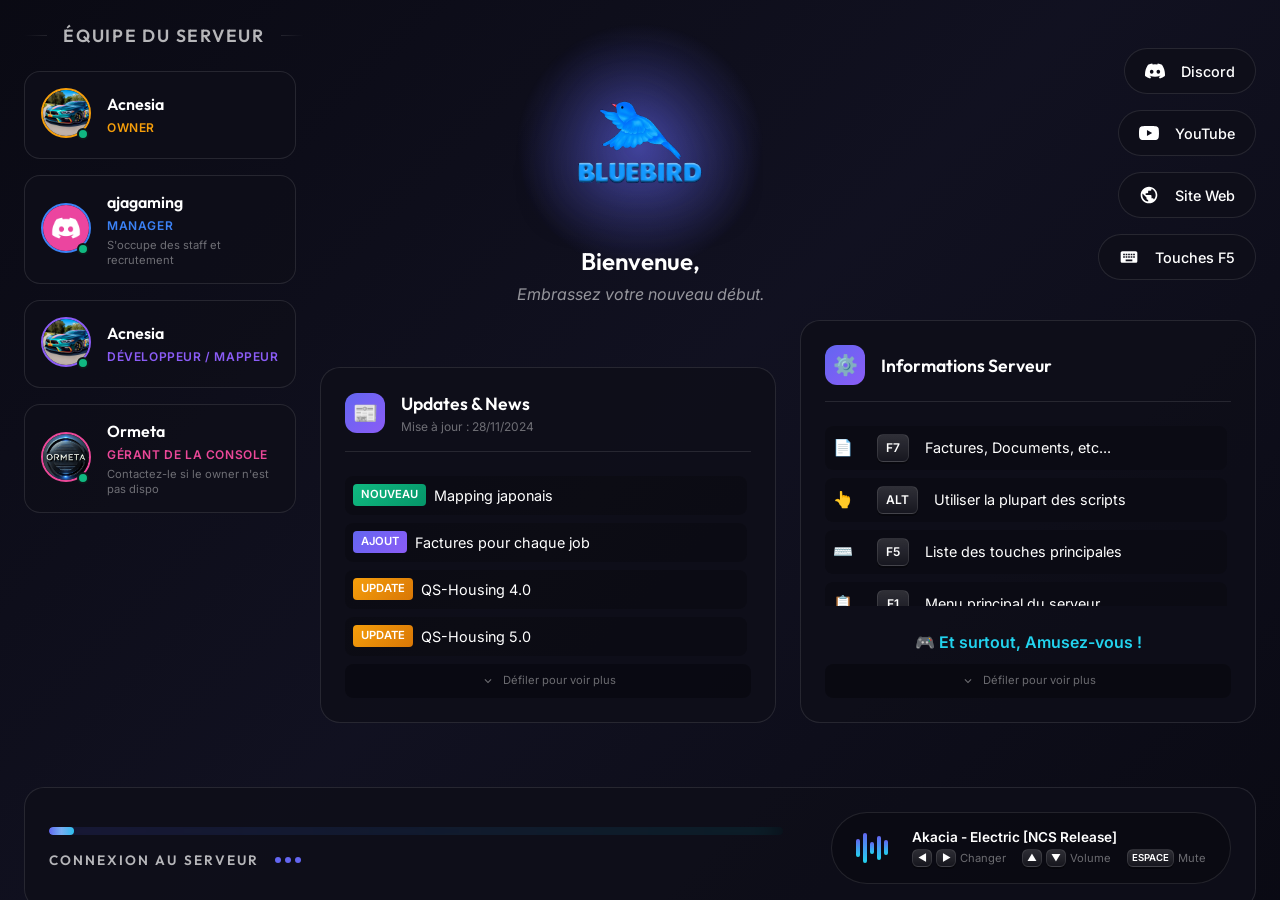
==== index.html @ 75067190 "Initial commit" ====
<!DOCTYPE html>
<html lang="fr">

<head>
    <meta charset="UTF-8">
    <meta name="viewport" content="width=device-width, initial-scale=1.0">
    <title>Chargement du Serveur</title>
    <link rel="stylesheet" href="css/style.css">
    <link rel="preconnect" href="https://fonts.googleapis.com">
    <link rel="preconnect" href="https://fonts.gstatic.com" crossorigin>
    <link
        href="https://fonts.googleapis.com/css2?family=Inter:wght@300;400;500;600;700;800&family=Outfit:wght@300;400;500;600;700&display=swap"
        rel="stylesheet">
</head>

<body class="noselect">
    <!-- Animated Background Particles -->
    <div class="particles-container" id="particles"></div>

    <!-- Video/Image Background Container -->
    <div class="video-background" id="bgContainer">
        <div class="video-overlay"></div>
    </div>

    <!-- Main Container -->
    <div class="main-container">
        <!-- Header Section -->
        <header class="header-section">
            <!-- Logo -->
            <div class="logo-container">
                <img src="logo/logo.png" alt="Logo" class="logo">
                <div class="logo-glow"></div>
            </div>

            <!-- Welcome Message -->
            <div class="welcome-section">
                <p class="welcome-text">
                    Bienvenue, <span class="player-name" id="playerName"></span>
                </p>
                <p class="welcome-phrase" id="welcomeDisplay"></p>
            </div>
        </header>

        <!-- Social Links -->
        <div class="social-links">
            <a href="#" class="social-btn discord"
                onclick="window.invokeNative('openUrl', 'https://discord.gg/QYhRz2WV8Y'); return false;">
                <svg viewBox="0 0 24 24" fill="currentColor">
                    <path
                        d="M20.317 4.37a19.791 19.791 0 0 0-4.885-1.515.074.074 0 0 0-.079.037c-.21.375-.444.864-.608 1.25a18.27 18.27 0 0 0-5.487 0 12.64 12.64 0 0 0-.617-1.25.077.077 0 0 0-.079-.037A19.736 19.736 0 0 0 3.677 4.37a.07.07 0 0 0-.032.027C.533 9.046-.32 13.58.099 18.057a.082.082 0 0 0 .031.057 19.9 19.9 0 0 0 5.993 3.03.078.078 0 0 0 .084-.028 14.09 14.09 0 0 0 1.226-1.994.076.076 0 0 0-.041-.106 13.107 13.107 0 0 1-1.872-.892.077.077 0 0 1-.008-.128 10.2 10.2 0 0 0 .372-.292.074.074 0 0 1 .077-.01c3.928 1.793 8.18 1.793 12.062 0a.074.074 0 0 1 .078.01c.12.098.246.198.373.292a.077.077 0 0 1-.006.127 12.299 12.299 0 0 1-1.873.892.077.077 0 0 0-.041.107c.36.698.772 1.362 1.225 1.993a.076.076 0 0 0 .084.028 19.839 19.839 0 0 0 6.002-3.03.077.077 0 0 0 .032-.054c.5-5.177-.838-9.674-3.549-13.66a.061.061 0 0 0-.031-.03zM8.02 15.33c-1.183 0-2.157-1.085-2.157-2.419 0-1.333.956-2.419 2.157-2.419 1.21 0 2.176 1.096 2.157 2.42 0 1.333-.956 2.418-2.157 2.418zm7.975 0c-1.183 0-2.157-1.085-2.157-2.419 0-1.333.955-2.419 2.157-2.419 1.21 0 2.176 1.096 2.157 2.42 0 1.333-.946 2.418-2.157 2.418z" />
                </svg>
                <span>Discord</span>
            </a>
            <a href="#" class="social-btn youtube"
                onclick="window.invokeNative('openUrl', 'https://www.youtube.com/@thanatos2784'); return false;">
                <svg viewBox="0 0 24 24" fill="currentColor">
                    <path
                        d="M23.498 6.186a3.016 3.016 0 0 0-2.122-2.136C19.505 3.545 12 3.545 12 3.545s-7.505 0-9.377.505A3.017 3.017 0 0 0 .502 6.186C0 8.07 0 12 0 12s0 3.93.502 5.814a3.016 3.016 0 0 0 2.122 2.136c1.871.505 9.376.505 9.376.505s7.505 0 9.377-.505a3.015 3.015 0 0 0 2.122-2.136C24 15.93 24 12 24 12s0-3.93-.502-5.814zM9.545 15.568V8.432L15.818 12l-6.273 3.568z" />
                </svg>
                <span>YouTube</span>
            </a>
            <a href="#" class="social-btn website"
                onclick="window.invokeNative('openUrl', 'https://www.google.com/'); return false;">
                <svg viewBox="0 0 24 24" fill="currentColor">
                    <path
                        d="M12 2C6.48 2 2 6.48 2 12s4.48 10 10 10 10-4.48 10-10S17.52 2 12 2zm-1 17.93c-3.95-.49-7-3.85-7-7.93 0-.62.08-1.21.21-1.79L9 15v1c0 1.1.9 2 2 2v1.93zm6.9-2.54c-.26-.81-1-1.39-1.9-1.39h-1v-3c0-.55-.45-1-1-1H8v-2h2c.55 0 1-.45 1-1V7h2c1.1 0 2-.9 2-2v-.41c2.93 1.19 5 4.06 5 7.41 0 2.08-.8 3.97-2.1 5.39z" />
                </svg>
                <span>Site Web</span>
            </a>
            <a href="#" class="social-btn keybinds" id="openKeybindsBtn" onclick="toggleKeybinds(true); return false;">
                <svg viewBox="0 0 24 24" fill="currentColor">
                    <path
                        d="M20 5H4c-1.1 0-1.99.9-1.99 2L2 17c0 1.1.9 2 2 2h16c1.1 0 2-.9 2-2V7c0-1.1-.9-2-2-2zm-9 3h2v2h-2V8zm0 3h2v2h-2v-2zM8 8h2v2H8V8zm0 3h2v2H8v-2zm-1 2H5v-2h2v2zm0-3H5V8h2v2zm9 7H8v-2h8v2zm0-4h-2v-2h2v2zm0-3h-2V8h2v2zm3 3h-2v-2h2v2zm0-3h-2V8h2v2z" />
                </svg>
                <span>Touches F5</span>
            </a>
        </div>

        <!-- Staff Section -->
        <div class="staff-section">
            <div class="section-header">
                <div class="header-line"></div>
                <h2>Équipe du Serveur</h2>
                <div class="header-line"></div>
            </div>
            <div class="staff-grid" id="staffGrid">
                <div class="staff-card owner">
                    <div class="staff-avatar">
                        <img src="img/acnesia.png" alt="Acnesia">
                        <div class="status-indicator online"></div>
                    </div>
                    <div class="staff-info">
                        <h3>Acnesia</h3>
                        <span class="staff-role">Owner</span>
                    </div>
                </div>
                <div class="staff-card manager">
                    <div class="staff-avatar">
                        <img src="img/luc.png" alt="ajagaming">
                        <div class="status-indicator online"></div>
                    </div>
                    <div class="staff-info">
                        <h3>ajagaming</h3>
                        <span class="staff-role">Manager</span>
                        <p class="staff-desc">S'occupe des staff et recrutement</p>
                    </div>
                </div>
                <div class="staff-card developer">
                    <div class="staff-avatar">
                        <img src="img/acnesia.png" alt="Acnesia">
                        <div class="status-indicator online"></div>
                    </div>
                    <div class="staff-info">
                        <h3>Acnesia</h3>
                        <span class="staff-role">Développeur / Mappeur</span>
                    </div>
                </div>
                <div class="staff-card admin">
                    <div class="staff-avatar">
                        <img src="img/ormeta.png" alt="Ormeta">
                        <div class="status-indicator online"></div>
                    </div>
                    <div class="staff-info">
                        <h3>Ormeta</h3>
                        <span class="staff-role">Gérant de la Console</span>
                        <p class="staff-desc">Contactez-le si le owner n'est pas dispo</p>
                    </div>
                </div>
            </div>
        </div>

        <!-- Info Cards Section -->
        <div class="info-section">
            <!-- News Card - Rendu dynamique depuis config.js -->
            <div class="info-card news-card" id="newsCard">
                <div class="card-header">
                    <div class="card-icon" id="newsIcon">📰</div>
                    <div class="card-title">
                        <h3 id="newsTitle">Updates & News</h3>
                        <span class="update-date" id="newsDate">Chargement...</span>
                    </div>
                </div>
                <div class="card-content">
                    <ul class="news-list scrollable-list" id="newsList">
                        <!-- Items générés dynamiquement -->
                    </ul>
                </div>
            </div>

            <!-- Server Info Card - Rendu dynamique depuis config.js -->
            <div class="info-card controls-card" id="serverInfoCard">
                <div class="card-header">
                    <div class="card-icon" id="serverInfoIcon">⚙️</div>
                    <div class="card-title">
                        <h3 id="serverInfoTitle">Informations Serveur</h3>
                    </div>
                </div>
                <div class="card-content">
                    <div class="keybind-list scrollable-list" id="serverInfoList">
                        <!-- Items générés dynamiquement -->
                    </div>
                    <p class="enjoy-text" id="serverInfoFooter">🎮 Et surtout, Amusez-vous !</p>
                </div>
            </div>
        </div>

        <!-- Info Detail Tooltip -->
        <div class="info-tooltip" id="infoTooltip">
            <div class="tooltip-arrow"></div>
            <div class="tooltip-content">
                <div class="tooltip-header-info">
                    <span class="tooltip-badge" id="tooltipBadge">Type</span>
                    <span class="tooltip-date-info" id="tooltipDateInfo"></span>
                </div>
                <h4 id="tooltipTitle">Titre</h4>
                <p id="tooltipDescription">Description détaillée...</p>
                <div class="tooltip-footer" id="tooltipFooter">
                    <span class="tooltip-author" id="tooltipAuthor"></span>
                </div>
            </div>
        </div>

        <!-- Loading Section -->
        <div class="loading-section">
            <div class="loading-progress">
                <div class="progress-bar">
                    <div class="progress-fill" id="progressFill"></div>
                    <div class="progress-glow"></div>
                </div>
                <div class="loading-status">
                    <span class="status-text" id="statusText">CONNEXION AU SERVEUR</span>
                    <div class="loading-dots">
                        <span></span>
                        <span></span>
                        <span></span>
                    </div>
                </div>
            </div>

            <!-- Music Player -->
            <div class="music-player">
                <div class="player-visualizer">
                    <div class="bar"></div>
                    <div class="bar"></div>
                    <div class="bar"></div>
                    <div class="bar"></div>
                    <div class="bar"></div>
                </div>
                <div class="player-info">
                    <div class="song-name" id="songname">Chargement...</div>
                    <div class="player-controls-hint">
                        <span><kbd>◄</kbd><kbd>►</kbd> Changer</span>
                        <span><kbd>▲</kbd><kbd>▼</kbd> Volume</span>
                        <span><kbd>ESPACE</kbd> <span id="muteText">Mute</span></span>
                    </div>
                </div>
            </div>
        </div>
    </div>

    <!-- Keybinds Section (SPA Tab) -->
    <div class="keybinds-section" id="keybindsSection" style="display: none;">
        <!-- Header -->
        <header class="page-header">
            <div class="header-content">
                <a href="#" class="back-btn" onclick="toggleKeybinds(false); return false;">
                    <svg viewBox="0 0 24 24" fill="currentColor">
                        <path d="M20 11H7.83l5.59-5.59L12 4l-8 8 8 8 1.41-1.41L7.83 13H20v-2z" />
                    </svg>
                    Retour
                </a>
                <div class="header-title">
                    <h1>⌨️ Touches du Serveur</h1>
                    <p>Survolez une touche pour voir sa fonction</p>
                </div>
                <div class="header-filters">
                    <button class="filter-btn active" data-category="all">Toutes</button>
                    <div id="categoryFilters"></div>
                </div>
            </div>
        </header>

        <!-- Keyboard Section with integrated numpad -->
        <section class="keyboard-section">
            <div class="keyboard-wrapper">
                <!-- Main Keyboard -->
                <div class="keyboard-container">
                    <!-- Function Keys Row -->
                    <div class="keyboard-row function-row">
                        <div class="key key-fn" data-key="Escape">ESC</div>
                        <div class="key-spacer"></div>
                        <div class="key key-fn" data-key="F1">F1</div>
                        <div class="key key-fn" data-key="F2">F2</div>
                        <div class="key key-fn" data-key="F3">F3</div>
                        <div class="key key-fn" data-key="F4">F4</div>
                        <div class="key-spacer-sm"></div>
                        <div class="key key-fn" data-key="F5">F5</div>
                        <div class="key key-fn" data-key="F6">F6</div>
                        <div class="key key-fn" data-key="F7">F7</div>
                        <div class="key key-fn" data-key="F8">F8</div>
                        <div class="key-spacer-sm"></div>
                        <div class="key key-fn" data-key="F9">F9</div>
                        <div class="key key-fn" data-key="F10">F10</div>
                        <div class="key key-fn" data-key="F11">F11</div>
                        <div class="key key-fn" data-key="F12">F12</div>
                    </div>

                    <!-- Number Row -->
                    <div class="keyboard-row">
                        <div class="key" data-key="`">~<br>`</div>
                        <div class="key" data-key="1">!<br>1</div>
                        <div class="key" data-key="2">@<br>2</div>
                        <div class="key" data-key="3">#<br>3</div>
                        <div class="key" data-key="4">$<br>4</div>
                        <div class="key" data-key="5">%<br>5</div>
                        <div class="key" data-key="6">^<br>6</div>
                        <div class="key" data-key="7">&amp;<br>7</div>
                        <div class="key" data-key="8">*<br>8</div>
                        <div class="key" data-key="9">(<br>9</div>
                        <div class="key" data-key="0">)<br>0</div>
                        <div class="key" data-key="-">_<br>-</div>
                        <div class="key" data-key="=">+<br>=</div>
                        <div class="key key-wide-2" data-key="Backspace">⌫ Retour</div>
                    </div>

                    <!-- QWERTY Row -->
                    <div class="keyboard-row">
                        <div class="key key-wide-1-5" data-key="Tab">Tab ⇥</div>
                        <div class="key" data-key="Q">Q</div>
                        <div class="key" data-key="W">W</div>
                        <div class="key" data-key="E">E</div>
                        <div class="key" data-key="R">R</div>
                        <div class="key" data-key="T">T</div>
                        <div class="key" data-key="Y">Y</div>
                        <div class="key" data-key="U">U</div>
                        <div class="key" data-key="I">I</div>
                        <div class="key" data-key="O">O</div>
                        <div class="key" data-key="P">P</div>
                        <div class="key" data-key="[">{<br>[</div>
                        <div class="key" data-key="]">}<br>]</div>
                        <div class="key key-wide-1-5" data-key="\">|<br>\</div>
                    </div>

                    <!-- ASDF Row -->
                    <div class="keyboard-row">
                        <div class="key key-wide-1-75" data-key="CapsLock">⇪ Caps</div>
                        <div class="key" data-key="A">A</div>
                        <div class="key" data-key="S">S</div>
                        <div class="key" data-key="D">D</div>
                        <div class="key" data-key="F">F</div>
                        <div class="key" data-key="G">G</div>
                        <div class="key" data-key="H">H</div>
                        <div class="key" data-key="J">J</div>
                        <div class="key" data-key="K">K</div>
                        <div class="key" data-key="L">L</div>
                        <div class="key" data-key=";">:<br>;</div>
                        <div class="key" data-key="'">"<br>'</div>
                        <div class="key key-wide-2-25" data-key="Enter">↵ Entrée</div>
                    </div>

                    <!-- ZXCV Row -->
                    <div class="keyboard-row">
                        <div class="key key-wide-2-25" data-key="Shift">⇧ Maj</div>
                        <div class="key" data-key="Z">Z</div>
                        <div class="key" data-key="X">X</div>
                        <div class="key" data-key="C">C</div>
                        <div class="key" data-key="V">V</div>
                        <div class="key" data-key="B">B</div>
                        <div class="key" data-key="N">N</div>
                        <div class="key" data-key="M">M</div>
                        <div class="key" data-key=",">&lt;<br>,</div>
                        <div class="key" data-key=".">&gt;<br>.</div>
                        <div class="key" data-key="/">?<br>/</div>
                        <div class="key key-wide-2-75" data-key="ShiftRight">⇧ Maj</div>
                    </div>

                    <!-- Bottom Row -->
                    <div class="keyboard-row">
                        <div class="key key-wide-1-25" data-key="Ctrl">Ctrl</div>
                        <div class="key key-wide-1-25" data-key="Win">⊞</div>
                        <div class="key key-wide-1-25" data-key="Alt">Alt</div>
                        <div class="key key-space" data-key="Space">Espace</div>
                        <div class="key key-wide-1-25" data-key="AltGr">Alt Gr</div>
                        <div class="key key-wide-1-25" data-key="Fn">Fn</div>
                        <div class="key key-wide-1-25" data-key="Menu">☰</div>
                        <div class="key key-wide-1-25" data-key="CtrlRight">Ctrl</div>
                    </div>
                </div>

                <!-- Side Section (Edit keys + Arrows) -->
                <div class="side-section">
                    <div class="edit-keys">
                        <div class="key key-sm" data-key="Insert">Ins</div>
                        <div class="key key-sm" data-key="Home">Début</div>
                        <div class="key key-sm" data-key="PageUp">Pg↑</div>
                        <div class="key key-sm" data-key="Delete">Suppr</div>
                        <div class="key key-sm" data-key="End">Fin</div>
                        <div class="key key-sm" data-key="PageDown">Pg↓</div>
                    </div>
                    <div class="arrow-keys">
                        <div class="arrow-row-top">
                            <div class="key key-arrow" data-key="ArrowUp">↑</div>
                        </div>
                        <div class="arrow-row-bottom">
                            <div class="key key-arrow" data-key="ArrowLeft">←</div>
                            <div class="key key-arrow" data-key="ArrowDown">↓</div>
                            <div class="key key-arrow" data-key="ArrowRight">→</div>
                        </div>
                    </div>
                </div>

                <!-- Numpad Section (Aligned) -->
                <div class="numpad-section">
                    <div class="numpad-row">
                        <div class="key key-numpad" data-key="NumLock">Num</div>
                        <div class="key key-numpad" data-key="NumDiv">/</div>
                        <div class="key key-numpad" data-key="NumMult">*</div>
                        <div class="key key-numpad" data-key="NumMinus">-</div>
                    </div>
                    <div class="numpad-row">
                        <div class="key key-numpad" data-key="Num7">7</div>
                        <div class="key key-numpad" data-key="Num8">8</div>
                        <div class="key key-numpad" data-key="Num9">9</div>
                        <div class="key key-numpad key-numpad-tall" data-key="NumPlus" style="grid-row: span 2;">+</div>
                    </div>
                    <div class="numpad-row">
                        <div class="key key-numpad" data-key="Num4">4</div>
                        <div class="key key-numpad" data-key="Num5">5</div>
                        <div class="key key-numpad" data-key="Num6">6</div>
                    </div>
                    <div class="numpad-row">
                        <div class="key key-numpad" data-key="Num1">1</div>
                        <div class="key key-numpad" data-key="Num2">2</div>
                        <div class="key key-numpad" data-key="Num3">3</div>
                        <div class="key key-numpad key-numpad-tall" data-key="NumEnter" style="grid-row: span 2;">↵</div>
                    </div>
                    <div class="numpad-row">
                        <div class="key key-numpad key-numpad-wide" data-key="Num0">0</div>
                        <div class="key key-numpad" data-key="NumDot">.</div>
                    </div>
                </div>
            </div>

            <!-- Loading Bar (same as main page) -->
            <div class="loading-bar-section">
                <div class="loading-progress-bar">
                    <div class="progress-bar">
                        <div class="progress-fill" id="keybindsProgressFill"></div>
                        <div class="progress-glow"></div>
                    </div>
                    <div class="loading-status">
                        <span class="status-text" id="keybindsStatusText">CHARGEMENT DES TOUCHES</span>
                        <div class="loading-dots">
                            <span></span>
                            <span></span>
                            <span></span>
                        </div>
                    </div>
                </div>

                <!-- Music Player Mini -->
                <div class="music-player-mini">
                    <div class="player-visualizer" id="keybindsPlayerVisualizer">
                        <div class="bar"></div>
                        <div class="bar"></div>
                        <div class="bar"></div>
                        <div class="bar"></div>
                        <div class="bar"></div>
                    </div>
                    <span class="song-name" id="keybindsSongname">Chargement...</span>
                    <div class="player-controls-mini">
                        <span><kbd>◄►</kbd></span>
                        <span><kbd>ESPACE</kbd> <span id="keybindsMuteText">Mute</span></span>
                    </div>
                </div>
            </div>
        </section>
    </div>

    <!-- Tooltip for hover (Only visible on key hover) -->
    <div class="key-tooltip" id="keyTooltip">
        <div class="tooltip-header">
            <span class="tooltip-icon" id="keyTooltipIcon">🎮</span>
            <span class="tooltip-name" id="keyTooltipName">Nom de la touche</span>
        </div>
        <p class="tooltip-desc" id="keyTooltipDesc">Description de la fonction</p>
        <div class="tooltip-category" id="keyTooltipCategory">Catégorie</div>
    </div>

    <!-- Audio -->
    <audio id="loading" src="song/song2.mp3" autoplay loop hidden></audio>

    <!-- Close Button (only for in-game testing mode) -->
    <button id="closeTestBtn" class="close-test-btn" style="display: none;" onclick="closeTestMode()">
        ✕ Quitter le Test
    </button>

    <script src="config.js"></script>
    <script src="script/main.js"></script>
</body>

</html>
---- css/style.css ----
/* ===============================================
   MODERN LOADING SCREEN v2.0
   Premium Glassmorphism Design
   =============================================== */

/* CSS Variables for theming */
:root {
    --primary-color: #6366f1;
    --primary-glow: rgba(99, 102, 241, 0.5);
    --secondary-color: #8b5cf6;
    --accent-color: #22d3ee;
    --success-color: #10b981;
    --warning-color: #f59e0b;
    --error-color: #ef4444;

    /* Role Colors */
    --owner-color: #f59e0b;
    --manager-color: #3b82f6;
    --developer-color: #8b5cf6;
    --admin-color: #ec4899;

    /* Background (More opaque without backdrop blur) */
    --bg-dark: rgba(10, 10, 15, 0.9);
    --bg-glass: rgba(15, 15, 25, 0.85);
    --bg-glass-hover: rgba(25, 25, 35, 0.9);

    /* Text */
    --text-primary: #ffffff;
    --text-secondary: rgba(255, 255, 255, 0.7);
    --text-muted: rgba(255, 255, 255, 0.4);

    /* Borders */
    --border-glass: rgba(255, 255, 255, 0.1);
    --border-glow: rgba(99, 102, 241, 0.3);

    /* Shadows */
    --shadow-sm: 0 4px 6px -1px rgba(0, 0, 0, 0.1);
    --shadow-md: 0 10px 15px -3px rgba(0, 0, 0, 0.2);
    --shadow-lg: 0 25px 50px -12px rgba(0, 0, 0, 0.4);
    --shadow-glow: 0 0 40px var(--primary-glow);

    /* Typography */
    --font-primary: 'Inter', -apple-system, BlinkMacSystemFont, sans-serif;
    --font-display: 'Outfit', sans-serif;

    /* Transitions */
    --transition-fast: 0.15s ease;
    --transition-base: 0.3s ease;
    --transition-slow: 0.5s ease;

    /* Spacing */
    --spacing-xs: 0.5rem;
    --spacing-sm: 1rem;
    --spacing-md: 1.5rem;
    --spacing-lg: 2rem;
    --spacing-xl: 3rem;

    /* Keyboard variables (mapped to main palette) */
    --primary: var(--primary-color);
    --secondary: var(--secondary-color);
    --accent: var(--accent-color);
    --border-key: rgba(255, 255, 255, 0.1);
    --border-key-hover: rgba(99, 102, 241, 0.5);
    --bg-key: rgba(30, 30, 45, 0.9);
    --bg-key-hover: rgba(60, 60, 90, 0.95);
    --bg-key-active: rgba(99, 102, 241, 0.3);
    --shadow-key: 0 4px 6px -1px rgba(0, 0, 0, 0.3), 0 2px 4px -1px rgba(0, 0, 0, 0.2), inset 0 1px 0 rgba(255, 255, 255, 0.05);
    --shadow-key-hover: 0 10px 25px -5px rgba(99, 102, 241, 0.4), 0 8px 10px -6px rgba(0, 0, 0, 0.3);
    --key-size: 58px;
    --key-gap: 6px;
    --key-radius: 10px;
}

/* Reset & Base */
*,
*::before,
*::after {
    box-sizing: border-box;
    margin: 0;
    padding: 0;
}

html,
body {
    width: 100%;
    height: 100%;
    overflow: hidden;
    font-family: var(--font-primary);
    color: var(--text-primary);
    background: transparent !important;
}

.noselect {
    -webkit-touch-callout: none;
    -webkit-user-select: none;
    -khtml-user-select: none;
    -moz-user-select: none;
    -ms-user-select: none;
    user-select: none;
}

/* ===============================================
   PARTICLES BACKGROUND
   =============================================== */
.particles-container {
    position: fixed;
    top: 0;
    left: 0;
    width: 100%;
    height: 100%;
    z-index: 1;
    pointer-events: none;
    overflow: hidden;
}

.particle {
    position: absolute;
    width: 4px;
    height: 4px;
    background: var(--primary-color);
    border-radius: 50%;
    opacity: 0;
    animation: particleFloat 15s linear infinite;
    box-shadow: 0 0 10px var(--primary-glow);
}

@keyframes particleFloat {
    0% {
        opacity: 0;
        transform: translateY(100vh) scale(0);
    }

    10% {
        opacity: 0.6;
    }

    90% {
        opacity: 0.6;
    }

    100% {
        opacity: 0;
        transform: translateY(-10vh) scale(1);
    }
}

/* ===============================================
   VIDEO BACKGROUND
   =============================================== */
.video-background {
    position: fixed;
    top: 0;
    left: 0;
    width: 100%;
    height: 100%;
    z-index: 0;
    overflow: hidden;
    background-color: #0a0a0f; /* Base background behind NUI overlay */
}

.video-background iframe {
    position: absolute;
    top: 50%;
    left: 50%;
    width: 150%;
    height: 150%;
    transform: translate(-50%, -50%);
    pointer-events: none;
}

.video-overlay {
    position: absolute;
    top: 0;
    left: 0;
    width: 100%;
    height: 100%;
    background: linear-gradient(135deg,
            rgba(10, 10, 20, 0.9) 0%,
            rgba(20, 20, 40, 0.7) 50%,
            rgba(10, 10, 20, 0.9) 100%);
    z-index: 1;
}

/* ===============================================
   MAIN CONTAINER
   =============================================== */
.main-container {
    position: relative;
    z-index: 10;
    width: 100%;
    height: 100%;
    display: grid;
    grid-template-columns: 320px 1fr 320px;
    grid-template-rows: auto 1fr auto;
    gap: var(--spacing-md);
    padding: var(--spacing-lg);
}

/* ===============================================
   HEADER SECTION
   =============================================== */
.header-section {
    grid-column: 2;
    grid-row: 1;
    display: flex;
    flex-direction: column;
    align-items: center;
    gap: var(--spacing-md);
    padding-top: var(--spacing-xl);
}

.logo-container {
    position: relative;
    display: flex;
    align-items: center;
    justify-content: center;
    animation: logoFloat 6s ease-in-out infinite;
}

.logo {
    width: 200px;
    height: auto;
    filter: drop-shadow(0 0 30px var(--primary-glow));
    transition: transform var(--transition-base);
}

.logo:hover {
    transform: scale(1.05);
}

.logo-glow {
    position: absolute;
    width: 250px;
    height: 250px;
    background: radial-gradient(circle, var(--primary-glow), transparent 70%);
    border-radius: 50%;
    z-index: -1;
    animation: pulseGlow 3s ease-in-out infinite;
}

@keyframes logoFloat {

    0%,
    100% {
        transform: translateY(0);
    }

    50% {
        transform: translateY(-10px);
    }
}

@keyframes pulseGlow {

    0%,
    100% {
        opacity: 0.5;
        transform: scale(1);
    }

    50% {
        opacity: 0.8;
        transform: scale(1.1);
    }
}

.welcome-section {
    text-align: center;
}

.welcome-text {
    font-family: var(--font-display);
    font-size: 1.5rem;
    font-weight: 600;
    color: var(--text-primary);
    margin-bottom: var(--spacing-xs);
}

.player-name {
    background: linear-gradient(135deg, var(--primary-color), var(--accent-color));
    -webkit-background-clip: text;
    -webkit-text-fill-color: transparent;
    background-clip: text;
    font-weight: 700;
}

.welcome-phrase {
    font-size: 1rem;
    color: var(--text-secondary);
    font-style: italic;
    opacity: 0.8;
}

/* ===============================================
   SOCIAL LINKS
   =============================================== */
.social-links {
    grid-column: 3;
    grid-row: 1;
    display: flex;
    flex-direction: column;
    gap: var(--spacing-sm);
    align-items: flex-end;
    padding-top: var(--spacing-md);
}

.social-btn {
    display: flex;
    align-items: center;
    gap: var(--spacing-sm);
    padding: 0.75rem 1.25rem;
    background: var(--bg-glass);
    border: 1px solid var(--border-glass);
    border-radius: 50px;
    color: var(--text-primary);
    text-decoration: none;
    font-weight: 500;
    font-size: 0.9rem;
    transition: all var(--transition-base);
    cursor: pointer;
}

.social-btn svg {
    width: 20px;
    height: 20px;
}

.social-btn:hover {
    background: var(--bg-glass-hover);
    border-color: var(--border-glow);
    transform: translateX(-5px);
    box-shadow: var(--shadow-glow);
}

.social-btn.discord:hover {
    border-color: #5865f2;
    box-shadow: 0 0 30px rgba(88, 101, 242, 0.4);
}

.social-btn.youtube:hover {
    border-color: #ff0000;
    box-shadow: 0 0 30px rgba(255, 0, 0, 0.3);
}

.social-btn.website:hover {
    border-color: var(--accent-color);
    box-shadow: 0 0 30px rgba(34, 211, 238, 0.3);
}

.social-btn.keybinds:hover {
    border-color: #f59e0b;
    box-shadow: 0 0 30px rgba(245, 158, 11, 0.4);
}

/* ===============================================
   STAFF SECTION
   =============================================== */
.staff-section {
    grid-column: 1;
    grid-row: 1 / 3;
    display: flex;
    flex-direction: column;
    gap: var(--spacing-md);
    max-height: 70vh;
    overflow: hidden;
}

.section-header {
    display: flex;
    align-items: center;
    gap: var(--spacing-sm);
}

.section-header h2 {
    font-family: var(--font-display);
    font-size: 1.1rem;
    font-weight: 600;
    text-transform: uppercase;
    letter-spacing: 0.1em;
    white-space: nowrap;
    color: var(--text-secondary);
}

.header-line {
    flex: 1;
    height: 1px;
    background: linear-gradient(90deg, var(--border-glass), transparent);
}

.header-line:first-child {
    background: linear-gradient(90deg, transparent, var(--border-glass));
}

.staff-grid {
    display: flex;
    flex-direction: column;
    gap: var(--spacing-sm);
    overflow-y: auto;
    padding-right: var(--spacing-xs);
}

.staff-grid::-webkit-scrollbar {
    width: 4px;
}

.staff-grid::-webkit-scrollbar-track {
    background: var(--bg-glass);
    border-radius: 10px;
}

.staff-grid::-webkit-scrollbar-thumb {
    background: var(--primary-color);
    border-radius: 10px;
}

.staff-card {
    display: flex;
    align-items: center;
    gap: var(--spacing-sm);
    padding: var(--spacing-sm);
    background: var(--bg-glass);
    border: 1px solid var(--border-glass);
    border-radius: 16px;
    transition: all var(--transition-base);
    cursor: default;
}

.staff-card:hover {
    background: var(--bg-glass-hover);
    transform: translateX(5px);
}

.staff-card.owner:hover {
    border-color: var(--owner-color);
    box-shadow: 0 0 20px rgba(245, 158, 11, 0.2);
}

.staff-card.manager:hover {
    border-color: var(--manager-color);
    box-shadow: 0 0 20px rgba(59, 130, 246, 0.2);
}

.staff-card.developer:hover {
    border-color: var(--developer-color);
    box-shadow: 0 0 20px rgba(139, 92, 246, 0.2);
}

.staff-card.admin:hover {
    border-color: var(--admin-color);
    box-shadow: 0 0 20px rgba(236, 72, 153, 0.2);
}

.staff-avatar {
    position: relative;
    flex-shrink: 0;
}

.staff-avatar img {
    width: 50px;
    height: 50px;
    border-radius: 50%;
    object-fit: cover;
    border: 2px solid var(--border-glass);
}

.staff-card.owner .staff-avatar img {
    border-color: var(--owner-color);
}

.staff-card.manager .staff-avatar img {
    border-color: var(--manager-color);
}

.staff-card.developer .staff-avatar img {
    border-color: var(--developer-color);
}

.staff-card.admin .staff-avatar img {
    border-color: var(--admin-color);
}

.status-indicator {
    position: absolute;
    bottom: 2px;
    right: 2px;
    width: 12px;
    height: 12px;
    border-radius: 50%;
    border: 2px solid var(--bg-dark);
}

.status-indicator.online {
    background: var(--success-color);
    animation: statusPulse 2s ease-in-out infinite;
}

@keyframes statusPulse {

    0%,
    100% {
        box-shadow: 0 0 0 0 rgba(16, 185, 129, 0.4);
    }

    50% {
        box-shadow: 0 0 0 4px rgba(16, 185, 129, 0);
    }
}

.staff-info {
    flex: 1;
    min-width: 0;
}

.staff-info h3 {
    font-family: var(--font-display);
    font-size: 1rem;
    font-weight: 600;
    margin-bottom: 2px;
    white-space: nowrap;
    overflow: hidden;
    text-overflow: ellipsis;
}

.staff-role {
    font-size: 0.75rem;
    font-weight: 600;
    text-transform: uppercase;
    letter-spacing: 0.05em;
}

.staff-card.owner .staff-role {
    color: var(--owner-color);
}

.staff-card.manager .staff-role {
    color: var(--manager-color);
}

.staff-card.developer .staff-role {
    color: var(--developer-color);
}

.staff-card.admin .staff-role {
    color: var(--admin-color);
}

.staff-desc {
    font-size: 0.7rem;
    color: var(--text-muted);
    margin-top: 4px;
    line-height: 1.3;
}

/* ===============================================
   INFO CARDS SECTION
   =============================================== */
.info-section {
    grid-column: 2 / 4;
    grid-row: 2;
    display: flex;
    gap: var(--spacing-md);
    align-items: flex-end;
    padding-bottom: var(--spacing-xl);
}

.info-card {
    flex: 1;
    background: var(--bg-glass);
    border: 1px solid var(--border-glass);
    border-radius: 20px;
    padding: var(--spacing-md);
    transition: all var(--transition-base);
}

.info-card:hover {
    background: var(--bg-glass-hover);
    transform: translateY(-5px);
    box-shadow: var(--shadow-lg);
}

.card-header {
    display: flex;
    align-items: center;
    gap: var(--spacing-sm);
    margin-bottom: var(--spacing-md);
    padding-bottom: var(--spacing-sm);
    border-bottom: 1px solid var(--border-glass);
}

.card-icon {
    width: 40px;
    height: 40px;
    display: flex;
    align-items: center;
    justify-content: center;
    background: linear-gradient(135deg, var(--primary-color), var(--secondary-color));
    border-radius: 12px;
}

.card-icon svg {
    width: 22px;
    height: 22px;
    color: white;
}

.card-title h3 {
    font-family: var(--font-display);
    font-size: 1.1rem;
    font-weight: 600;
}

.update-date {
    font-size: 0.75rem;
    color: var(--text-muted);
}

.card-content {
    font-size: 0.9rem;
    line-height: 1.6;
}

/* News List */
.news-list {
    list-style: none;
    display: flex;
    flex-direction: column;
    gap: var(--spacing-xs);
}

.news-list li {
    display: flex;
    align-items: center;
    gap: var(--spacing-xs);
    padding: var(--spacing-xs);
    background: rgba(0, 0, 0, 0.2);
    border-radius: 8px;
    transition: all var(--transition-fast);
}

.news-list li:hover {
    background: rgba(0, 0, 0, 0.3);
    transform: translateX(5px);
}

.news-list .highlight {
    font-size: 0.7rem;
    font-weight: 600;
    text-transform: uppercase;
    padding: 2px 8px;
    background: linear-gradient(135deg, var(--primary-color), var(--secondary-color));
    border-radius: 4px;
    color: white;
}

/* Keybind List */
.keybind-list {
    display: flex;
    flex-direction: column;
    gap: var(--spacing-xs);
}

.keybind {
    display: flex;
    align-items: center;
    gap: var(--spacing-sm);
    padding: var(--spacing-xs);
    background: rgba(0, 0, 0, 0.2);
    border-radius: 8px;
    transition: all var(--transition-fast);
}

.keybind:hover {
    background: rgba(0, 0, 0, 0.3);
}

kbd {
    display: inline-flex;
    align-items: center;
    justify-content: center;
    min-width: 32px;
    height: 28px;
    padding: 0 8px;
    background: linear-gradient(180deg, rgba(255, 255, 255, 0.15), rgba(255, 255, 255, 0.05));
    border: 1px solid var(--border-glass);
    border-radius: 6px;
    font-family: var(--font-primary);
    font-size: 0.75rem;
    font-weight: 600;
    color: var(--text-primary);
    box-shadow: 0 2px 0 rgba(0, 0, 0, 0.3);
}

.enjoy-text {
    margin-top: var(--spacing-md);
    text-align: center;
    font-size: 1rem;
    font-weight: 600;
    color: var(--accent-color);
    animation: enjoyPulse 2s ease-in-out infinite;
}

@keyframes enjoyPulse {

    0%,
    100% {
        opacity: 1;
        transform: scale(1);
    }

    50% {
        opacity: 0.8;
        transform: scale(1.02);
    }
}

/* ===============================================
   LOADING SECTION
   =============================================== */
.loading-section {
    grid-column: 1 / 4;
    grid-row: 3;
    display: flex;
    align-items: center;
    justify-content: space-between;
    gap: var(--spacing-xl);
    padding: var(--spacing-md);
    background: var(--bg-glass);
    border: 1px solid var(--border-glass);
    border-radius: 20px;
}

.loading-progress {
    flex: 1;
    display: flex;
    flex-direction: column;
    gap: var(--spacing-sm);
}

.progress-bar {
    position: relative;
    width: 100%;
    height: 8px;
    background: rgba(0, 0, 0, 0.3);
    border-radius: 10px;
    overflow: hidden;
}

.progress-fill {
    height: 100%;
    width: 0%;
    background: linear-gradient(90deg, var(--primary-color), var(--accent-color));
    border-radius: 10px;
    transition: width 0.5s ease;
    position: relative;
}

.progress-fill::after {
    content: '';
    position: absolute;
    top: 0;
    left: 0;
    right: 0;
    bottom: 0;
    background: linear-gradient(90deg,
            transparent,
            rgba(255, 255, 255, 0.3),
            transparent);
    animation: progressShine 2s linear infinite;
}

@keyframes progressShine {
    0% {
        transform: translateX(-100%);
    }

    100% {
        transform: translateX(100%);
    }
}

.progress-glow {
    position: absolute;
    top: -10px;
    left: 0;
    width: 100%;
    height: 28px;
    background: linear-gradient(90deg, var(--primary-glow), rgba(34, 211, 238, 0.3));
    filter: blur(15px);
    opacity: 0.5;
    pointer-events: none;
}

.loading-status {
    display: flex;
    align-items: center;
    gap: var(--spacing-sm);
}

.status-text {
    font-family: var(--font-display);
    font-size: 0.85rem;
    font-weight: 600;
    text-transform: uppercase;
    letter-spacing: 0.15em;
    color: var(--text-secondary);
}

.loading-dots {
    display: flex;
    gap: 4px;
}

.loading-dots span {
    width: 6px;
    height: 6px;
    background: var(--primary-color);
    border-radius: 50%;
    animation: dotBounce 1.4s ease-in-out infinite;
}

.loading-dots span:nth-child(1) {
    animation-delay: 0s;
}

.loading-dots span:nth-child(2) {
    animation-delay: 0.2s;
}

.loading-dots span:nth-child(3) {
    animation-delay: 0.4s;
}

@keyframes dotBounce {

    0%,
    80%,
    100% {
        transform: scale(1);
        opacity: 0.3;
    }

    40% {
        transform: scale(1.3);
        opacity: 1;
    }
}

/* ===============================================
   MUSIC PLAYER
   =============================================== */
.music-player {
    display: flex;
    align-items: center;
    gap: var(--spacing-md);
    padding: var(--spacing-sm) var(--spacing-md);
    background: rgba(0, 0, 0, 0.2);
    border-radius: 50px;
    border: 1px solid var(--border-glass);
}

.player-visualizer {
    display: flex;
    align-items: center;
    gap: 3px;
    height: 30px;
}

.player-visualizer .bar {
    width: 4px;
    height: 100%;
    background: linear-gradient(180deg, var(--primary-color), var(--accent-color));
    border-radius: 2px;
    animation: visualizerBar 0.8s ease-in-out infinite;
}

.player-visualizer .bar:nth-child(1) {
    animation-delay: 0s;
    height: 60%;
}

.player-visualizer .bar:nth-child(2) {
    animation-delay: 0.1s;
    height: 100%;
}

.player-visualizer .bar:nth-child(3) {
    animation-delay: 0.2s;
    height: 40%;
}

.player-visualizer .bar:nth-child(4) {
    animation-delay: 0.3s;
    height: 80%;
}

.player-visualizer .bar:nth-child(5) {
    animation-delay: 0.4s;
    height: 50%;
}

@keyframes visualizerBar {

    0%,
    100% {
        transform: scaleY(0.5);
    }

    50% {
        transform: scaleY(1);
    }
}

.player-visualizer.paused .bar {
    animation: none;
    height: 4px !important;
    opacity: 0.5;
}

.player-info {
    display: flex;
    flex-direction: column;
    gap: 4px;
}

.song-name {
    font-size: 0.85rem;
    font-weight: 600;
    color: var(--text-primary);
    max-width: 250px;
    white-space: nowrap;
    overflow: hidden;
    text-overflow: ellipsis;
}

.player-controls-hint {
    display: flex;
    gap: var(--spacing-sm);
    font-size: 0.7rem;
    color: var(--text-muted);
}

.player-controls-hint span {
    display: flex;
    align-items: center;
    gap: 4px;
}

.player-controls-hint kbd {
    min-width: 20px;
    height: 18px;
    font-size: 0.6rem;
    padding: 0 4px;
}

/* ===============================================
   RESPONSIVE DESIGN
   =============================================== */
@media (max-width: 1400px) {
    .main-container {
        grid-template-columns: 280px 1fr 280px;
        gap: var(--spacing-sm);
        padding: var(--spacing-md);
    }

    .logo {
        width: 150px;
    }
}

@media (max-width: 1100px) {
    .main-container {
        grid-template-columns: 1fr;
        grid-template-rows: auto auto auto auto;
    }

    .header-section {
        grid-column: 1;
        grid-row: 1;
    }

    .social-links {
        grid-column: 1;
        grid-row: 1;
        position: absolute;
        top: var(--spacing-md);
        right: var(--spacing-md);
    }

    .staff-section {
        grid-column: 1;
        grid-row: 2;
        max-height: 200px;
    }

    .staff-grid {
        flex-direction: row;
        flex-wrap: wrap;
        overflow-x: auto;
    }

    .staff-card {
        flex: 0 0 auto;
        width: 200px;
    }

    .info-section {
        grid-column: 1;
        grid-row: 3;
        flex-direction: column;
    }

    .loading-section {
        grid-column: 1;
        grid-row: 4;
        flex-direction: column;
    }
}

/* ===============================================
   ANIMATIONS ON LOAD
   =============================================== */
.main-container>* {
    animation: fadeInUp 0.6s ease forwards;
    opacity: 0;
}

.header-section {
    animation-delay: 0.1s;
}

.social-links {
    animation-delay: 0.2s;
}

.staff-section {
    animation-delay: 0.3s;
}

.info-section {
    animation-delay: 0.4s;
}

.loading-section {
    animation-delay: 0.5s;
}

@keyframes fadeInUp {
    from {
        opacity: 0;
        transform: translateY(30px);
    }

    to {
        opacity: 1;
        transform: translateY(0);
    }
}

/* ===============================================
   SCROLLABLE LISTS (News & Info)
   =============================================== */
.scrollable-list {
    max-height: 180px;
    overflow-y: auto;
    overflow-x: hidden;
    padding-right: 4px;
    scroll-behavior: smooth;
}

.scrollable-list::-webkit-scrollbar {
    width: 4px;
}

.scrollable-list::-webkit-scrollbar-track {
    background: rgba(0, 0, 0, 0.2);
    border-radius: 10px;
}

.scrollable-list::-webkit-scrollbar-thumb {
    background: var(--primary-color);
    border-radius: 10px;
}

.scrollable-list::-webkit-scrollbar-thumb:hover {
    background: var(--secondary-color);
}

/* Card Icon as emoji */
.card-icon {
    width: 40px;
    height: 40px;
    display: flex;
    align-items: center;
    justify-content: center;
    background: linear-gradient(135deg, var(--primary-color), var(--secondary-color));
    border-radius: 12px;
    font-size: 1.25rem;
}

/* ===============================================
   NEWS ITEMS WITH HOVER
   =============================================== */
.news-list li {
    position: relative;
    cursor: pointer;
    transition: all var(--transition-base);
}

.news-list li:hover {
    background: rgba(99, 102, 241, 0.15);
    border-left: 3px solid var(--primary-color);
    padding-left: calc(var(--spacing-xs) + 5px);
}

.news-list li::after {
    content: 'ℹ️';
    position: absolute;
    right: 8px;
    top: 50%;
    transform: translateY(-50%);
    opacity: 0;
    font-size: 0.8rem;
    transition: opacity 0.2s ease;
}

.news-list li:hover::after {
    opacity: 1;
}

/* Highlight colors based on type */
.news-list li .highlight {
    transition: all var(--transition-fast);
}

.news-list li .highlight.type-nouveau {
    background: linear-gradient(135deg, #10b981, #059669);
}

.news-list li .highlight.type-ajout {
    background: linear-gradient(135deg, #6366f1, #8b5cf6);
}

.news-list li .highlight.type-update {
    background: linear-gradient(135deg, #f59e0b, #d97706);
}

.news-list li .highlight.type-fix {
    background: linear-gradient(135deg, #ef4444, #dc2626);
}

.news-list li .highlight.type-info {
    background: linear-gradient(135deg, #22d3ee, #06b6d4);
}

/* ===============================================
   KEYBIND ITEMS WITH HOVER
   =============================================== */
.keybind-list .keybind {
    position: relative;
    cursor: pointer;
    transition: all var(--transition-base);
}

.keybind-list .keybind:hover {
    background: rgba(99, 102, 241, 0.15);
    border-left: 3px solid var(--primary-color);
    padding-left: calc(var(--spacing-sm) + 5px);
}

.keybind-list .keybind::after {
    content: '→';
    position: absolute;
    right: 8px;
    top: 50%;
    transform: translateY(-50%);
    opacity: 0;
    color: var(--primary-color);
    font-weight: bold;
    transition: opacity 0.2s ease;
}

.keybind-list .keybind:hover::after {
    opacity: 1;
}

.keybind .keybind-icon {
    margin-right: 8px;
    font-size: 1rem;
}

/* ===============================================
   INFO TOOLTIP
   =============================================== */
.info-tooltip {
    position: fixed;
    z-index: 10000;
    max-width: 320px;
    background: rgba(15, 15, 30, 0.98);
    border: 1px solid rgba(99, 102, 241, 0.3);
    border-radius: 16px;
    padding: 0;
    opacity: 0;
    visibility: hidden;
    transform: translateY(10px) scale(0.95);
    transition: all 0.25s cubic-bezier(0.4, 0, 0.2, 1);
    box-shadow:
        0 20px 50px rgba(0, 0, 0, 0.5),
        0 0 30px rgba(99, 102, 241, 0.2);
    pointer-events: none;
}

.info-tooltip.visible {
    opacity: 1;
    visibility: visible;
    transform: translateY(0) scale(1);
}

.info-tooltip .tooltip-arrow {
    position: absolute;
    top: -8px;
    left: 20px;
    width: 16px;
    height: 16px;
    background: rgba(15, 15, 30, 0.98);
    border-left: 1px solid rgba(99, 102, 241, 0.3);
    border-top: 1px solid rgba(99, 102, 241, 0.3);
    transform: rotate(45deg);
}

.info-tooltip .tooltip-content {
    padding: 1rem 1.25rem;
}

.info-tooltip .tooltip-header-info {
    display: flex;
    align-items: center;
    justify-content: space-between;
    margin-bottom: 0.75rem;
}

.info-tooltip .tooltip-badge {
    display: inline-block;
    padding: 0.25rem 0.75rem;
    background: linear-gradient(135deg, var(--primary-color), var(--secondary-color));
    border-radius: 20px;
    font-size: 0.7rem;
    font-weight: 600;
    text-transform: uppercase;
    color: white;
}

.info-tooltip .tooltip-date-info {
    font-size: 0.75rem;
    color: var(--text-muted);
}

.info-tooltip h4 {
    font-family: var(--font-display);
    font-size: 1.1rem;
    font-weight: 600;
    margin-bottom: 0.5rem;
    color: var(--text-primary);
}

.info-tooltip p {
    font-size: 0.9rem;
    line-height: 1.6;
    color: var(--text-secondary);
    margin-bottom: 0.75rem;
}

.info-tooltip .tooltip-footer {
    display: flex;
    align-items: center;
    gap: 0.5rem;
    padding-top: 0.75rem;
    border-top: 1px solid rgba(255, 255, 255, 0.1);
}

.info-tooltip .tooltip-author {
    font-size: 0.75rem;
    color: var(--text-muted);
}

.info-tooltip .tooltip-author::before {
    content: '👤 ';
}

/* Badge colors by type */
.info-tooltip .tooltip-badge.type-nouveau {
    background: linear-gradient(135deg, #10b981, #059669);
}

.info-tooltip .tooltip-badge.type-ajout {
    background: linear-gradient(135deg, #6366f1, #8b5cf6);
}

.info-tooltip .tooltip-badge.type-update {
    background: linear-gradient(135deg, #f59e0b, #d97706);
}

.info-tooltip .tooltip-badge.type-fix {
    background: linear-gradient(135deg, #ef4444, #dc2626);
}

.info-tooltip .tooltip-badge.type-info {
    background: linear-gradient(135deg, #22d3ee, #06b6d4);
}

.info-tooltip .tooltip-badge.type-key {
    background: linear-gradient(135deg, #8b5cf6, #a855f7);
}

/* ===============================================
   SCROLL INDICATOR
   =============================================== */
.scroll-indicator {
    display: none;
    align-items: center;
    justify-content: center;
    gap: 0.5rem;
    padding: 0.5rem;
    background: rgba(0, 0, 0, 0.3);
    border-radius: 8px;
    font-size: 0.7rem;
    color: var(--text-muted);
    margin-top: 0.5rem;
    animation: pulseScroll 2s ease-in-out infinite;
}

.scroll-indicator.visible {
    display: flex;
}

@keyframes pulseScroll {

    0%,
    100% {
        opacity: 0.5;
    }

    50% {
        opacity: 1;
    }
}

.scroll-indicator svg {
    width: 14px;
    height: 14px;
    animation: bounceScroll 1s ease-in-out infinite;
}

@keyframes bounceScroll {

    0%,
    100% {
        transform: translateY(0);
    }

    50% {
        transform: translateY(3px);
    }
}

/* ===============================================
   KEYBINDS SPA SECTION STYLES (Merged from keybinds.css)
   =============================================== */
.keybinds-section {
    position: relative;
    z-index: 10;
    width: 100%;
    min-height: 100vh;
    display: none; /* Controlled by JS */
    flex-direction: column;
    padding: var(--spacing-sm) var(--spacing-lg);
    gap: var(--spacing-sm);
}

.page-header {
    background: var(--bg-glass);
    border: 1px solid var(--border-glass);
    border-radius: 16px;
    padding: 1rem 1.5rem;
}

.header-content {
    display: flex;
    align-items: center;
    justify-content: space-between;
    gap: 1.5rem;
    flex-wrap: wrap;
}

.back-btn {
    display: flex;
    align-items: center;
    gap: 0.5rem;
    padding: 0.6rem 1rem;
    background: var(--bg-glass);
    border: 1px solid var(--border-glass);
    border-radius: 50px;
    color: var(--text-secondary);
    text-decoration: none;
    font-weight: 500;
    font-size: 0.85rem;
    transition: all var(--transition-base);
    cursor: pointer;
}

.back-btn svg {
    width: 18px;
    height: 18px;
}

.back-btn:hover {
    background: var(--bg-glass-hover);
    color: var(--text-primary);
    border-color: var(--primary);
    transform: translateX(-5px);
}

.header-title {
    text-align: center;
}

.header-title h1 {
    font-family: var(--font-display);
    font-size: 1.5rem;
    font-weight: 700;
    margin-bottom: 0.25rem;
    background: linear-gradient(135deg, var(--text-primary), var(--accent));
    -webkit-background-clip: text;
    -webkit-text-fill-color: transparent;
    background-clip: text;
}

.header-title p {
    font-size: 0.85rem;
    color: var(--text-muted);
}

.header-filters {
    display: flex;
    align-items: center;
    gap: 0.4rem;
    flex-wrap: wrap;
}

.filter-btn {
    padding: 0.4rem 0.8rem;
    background: var(--bg-glass);
    border: 1px solid var(--border-glass);
    border-radius: 20px;
    color: var(--text-secondary);
    font-size: 0.75rem;
    font-weight: 500;
    cursor: pointer;
    transition: all var(--transition-base);
}

.filter-btn:hover {
    background: var(--bg-glass-hover);
    border-color: var(--border-key-hover);
}

.filter-btn.active {
    background: var(--primary);
    border-color: var(--primary);
    color: white;
    box-shadow: 0 0 15px var(--primary-glow);
}

#categoryFilters {
    display: flex;
    gap: 0.4rem;
    flex-wrap: wrap;
}

.keyboard-section {
    flex: 1;
    display: flex;
    flex-direction: column;
    justify-content: center;
    align-items: center;
    gap: 1.5rem;
    padding: 1rem 0;
}

.keyboard-wrapper {
    display: flex;
    align-items: flex-start;
    gap: 1.5rem;
}

.keyboard-container {
    display: flex;
    flex-direction: column;
    gap: var(--key-gap);
    background: linear-gradient(180deg, rgba(30, 30, 50, 0.5), rgba(20, 20, 35, 0.8));
    padding: 1.5rem;
    border-radius: 20px;
    border: 1px solid var(--border-glass);
    box-shadow:
        0 25px 50px -12px rgba(0, 0, 0, 0.5),
        inset 0 1px 0 rgba(255, 255, 255, 0.05);
}

.keyboard-row {
    display: flex;
    gap: var(--key-gap);
}

.function-row {
    margin-bottom: 0.75rem;
}

.key {
    display: flex;
    flex-direction: column;
    align-items: center;
    justify-content: center;
    width: var(--key-size);
    height: var(--key-size);
    background: var(--bg-key);
    border: 1px solid var(--border-key);
    border-radius: var(--key-radius);
    font-size: 0.85rem;
    font-weight: 600;
    color: var(--text-secondary);
    cursor: pointer;
    transition: all var(--transition-base);
    box-shadow: var(--shadow-key);
    position: relative;
    overflow: hidden;
}

.key::before {
    content: '';
    position: absolute;
    top: 0;
    left: 0;
    right: 0;
    height: 50%;
    background: linear-gradient(180deg, rgba(255, 255, 255, 0.05), transparent);
    pointer-events: none;
}

.key:hover {
    background: var(--bg-key-hover);
    border-color: var(--border-key-hover);
    color: var(--text-primary);
    transform: translateY(-4px);
    box-shadow: var(--shadow-key-hover);
}

.key.has-action {
    border-color: rgba(99, 102, 241, 0.3);
}

.key.has-action::after {
    content: '';
    position: absolute;
    bottom: 5px;
    left: 50%;
    transform: translateX(-50%);
    width: 8px;
    height: 8px;
    background: var(--primary);
    border-radius: 50%;
    box-shadow: 0 0 10px var(--primary);
}

.key.active {
    background: var(--bg-key-active);
    border-color: var(--primary);
    box-shadow:
        0 0 30px var(--primary-glow),
        var(--shadow-key-hover);
    transform: translateY(-4px) scale(1.05);
}

.key.category-general.has-action {
    border-color: rgba(99, 102, 241, 0.4);
}

.key.category-general.has-action::after {
    background: #6366f1;
    box-shadow: 0 0 10px #6366f1;
}

.key.category-vehicle.has-action {
    border-color: rgba(16, 185, 129, 0.4);
}

.key.category-vehicle.has-action::after {
    background: #10b981;
    box-shadow: 0 0 10px #10b981;
}

.key.category-interaction.has-action {
    border-color: rgba(245, 158, 11, 0.4);
}

.key.category-interaction.has-action::after {
    background: #f59e0b;
    box-shadow: 0 0 10px #f59e0b;
}

.key.category-inventory.has-action {
    border-color: rgba(236, 72, 153, 0.4);
}

.key.category-inventory.has-action::after {
    background: #ec4899;
    box-shadow: 0 0 10px #ec4899;
}

.key.category-communication.has-action {
    border-color: rgba(139, 92, 246, 0.4);
}

.key.category-communication.has-action::after {
    background: #8b5cf6;
    box-shadow: 0 0 10px #8b5cf6;
}

.key.category-job.has-action {
    border-color: rgba(34, 211, 238, 0.4);
}

.key.category-job.has-action::after {
    background: #22d3ee;
    box-shadow: 0 0 10px #22d3ee;
}

.key.category-admin.has-action {
    border-color: rgba(239, 68, 68, 0.4);
}

.key.category-admin.has-action::after {
    background: #ef4444;
    box-shadow: 0 0 10px #ef4444;
}

.key-fn {
    height: 42px;
    font-size: 0.8rem;
}

.key-sm {
    width: 48px;
    height: 42px;
    font-size: 0.7rem;
}

.key-wide-1-25 {
    width: calc(var(--key-size) * 1.25 + var(--key-gap) * 0.25);
}

.key-wide-1-5 {
    width: calc(var(--key-size) * 1.5 + var(--key-gap) * 0.5);
}

.key-wide-1-75 {
    width: calc(var(--key-size) * 1.75 + var(--key-gap) * 0.75);
}

.key-wide-2 {
    width: calc(var(--key-size) * 2 + var(--key-gap));
}

.key-wide-2-25 {
    width: calc(var(--key-size) * 2.25 + var(--key-gap) * 1.25);
}

.key-wide-2-75 {
    width: calc(var(--key-size) * 2.75 + var(--key-gap) * 1.75);
}

.key-space {
    width: calc(var(--key-size) * 6.25 + var(--key-gap) * 5.25);
}

.key-spacer {
    width: calc(var(--key-size) * 0.5);
}

.key-spacer-sm {
    width: calc(var(--key-size) * 0.25);
}

.side-section {
    display: flex;
    flex-direction: column;
    gap: 1rem;
    padding-top: 50px;
}

.edit-keys {
    display: grid;
    grid-template-columns: repeat(3, 1fr);
    gap: var(--key-gap);
}

.arrow-keys {
    display: flex;
    flex-direction: column;
    align-items: center;
    gap: var(--key-gap);
    margin-top: 0.5rem;
}

.arrow-row-top {
    display: flex;
}

.arrow-row-bottom {
    display: flex;
    gap: var(--key-gap);
}

.key-arrow {
    width: 48px;
    height: 42px;
    font-size: 1.1rem;
}

.numpad-section {
    display: flex;
    flex-direction: column;
    gap: var(--key-gap);
    background: rgba(20, 20, 35, 0.5);
    padding: 1rem;
    border-radius: 16px;
    border: 1px solid var(--border-glass);
    margin-top: 50px;
}

.numpad-row {
    display: flex;
    gap: var(--key-gap);
}

.key-numpad {
    width: 52px;
    height: 48px;
    font-size: 0.9rem;
}

.key-numpad-wide {
    width: calc(52px * 2 + var(--key-gap));
}

.key-numpad-tall {
    height: calc(48px * 2 + var(--key-gap));
}

.loading-bar-section {
    display: flex;
    align-items: center;
    justify-content: space-between;
    gap: 2rem;
    padding: 1rem 1.5rem;
    background: var(--bg-glass);
    border: 1px solid var(--border-glass);
    border-radius: 16px;
    width: 100%;
    max-width: 1400px;
}

.loading-progress-bar {
    flex: 1;
    display: flex;
    flex-direction: column;
    gap: 0.5rem;
}

.music-player-mini {
    display: flex;
    align-items: center;
    gap: 0.75rem;
    padding: 0.5rem 1rem;
    background: rgba(0, 0, 0, 0.2);
    border-radius: 50px;
    border: 1px solid var(--border-glass);
}

.music-player-mini .song-name {
    font-size: 0.75rem;
    font-weight: 500;
    color: var(--text-secondary);
    max-width: 180px;
    white-space: nowrap;
    overflow: hidden;
    text-overflow: ellipsis;
}

.player-controls-mini {
    display: flex;
    gap: 0.5rem;
    font-size: 0.65rem;
    color: var(--text-muted);
}

.player-controls-mini kbd {
    min-width: 18px;
    height: 16px;
    font-size: 0.55rem;
    padding: 0 4px;
    background: rgba(255, 255, 255, 0.1);
    border: 1px solid var(--border-glass);
    border-radius: 4px;
}

.key-tooltip {
    position: fixed;
    z-index: 10000;
    background: rgba(15, 15, 30, 0.98);
    border: 1px solid var(--border-key-hover);
    border-radius: 14px;
    padding: 1rem 1.25rem;
    max-width: 320px;
    min-width: 260px;
    pointer-events: none;
    opacity: 0;
    transform: translateY(10px);
    transition: all 0.2s ease;
    box-shadow:
        0 15px 40px rgba(0, 0, 0, 0.5),
        0 0 30px var(--primary-glow);
}

.key-tooltip.visible {
    opacity: 1;
    transform: translateY(0);
}

.tooltip-header {
    display: flex;
    align-items: center;
    gap: 0.6rem;
    margin-bottom: 0.6rem;
}

.tooltip-icon {
    font-size: 1.5rem;
}

.tooltip-name {
    font-weight: 700;
    font-size: 1.1rem;
    font-family: var(--font-display);
}

.tooltip-desc {
    font-size: 0.9rem;
    color: var(--text-secondary);
    line-height: 1.5;
    margin-bottom: 0.75rem;
}

.tooltip-category {
    display: inline-block;
    padding: 0.25rem 0.7rem;
    background: var(--primary);
    border-radius: 12px;
    font-size: 0.7rem;
    font-weight: 600;
    text-transform: uppercase;
}

.key.filtered-out {
    opacity: 0.15;
    transform: scale(0.95);
    pointer-events: none;
}

.key.filtered-in {
    animation: pulseHighlight 0.5s ease;
}

@keyframes pulseHighlight {
    0%, 100% {
        transform: scale(1);
    }
    50% {
        transform: scale(1.08);
    }
}

/* ===============================================
   CLOSE BUTTON FOR IN-GAME TESTING
   =============================================== */
.close-test-btn {
    position: fixed;
    top: 30px;
    left: 50%;
    transform: translateX(-50%);
    z-index: 999999;
    padding: 0.8rem 1.8rem;
    background: linear-gradient(135deg, #ef4444, #dc2626);
    border: 1px solid rgba(255, 255, 255, 0.15);
    border-radius: 50px;
    color: white;
    font-family: var(--font-display);
    font-size: 1rem;
    font-weight: 700;
    text-transform: uppercase;
    letter-spacing: 0.05em;
    cursor: pointer;
    box-shadow: 0 10px 30px rgba(239, 68, 68, 0.4), inset 0 1px 0 rgba(255, 255, 255, 0.2);
    transition: all 0.3s ease;
}

.close-test-btn:hover {
    transform: translateX(-50%) translateY(-2px);
    box-shadow: 0 15px 40px rgba(239, 68, 68, 0.6);
    background: linear-gradient(135deg, #f87171, #ef4444);
}

.close-test-btn:active {
    transform: translateX(-50%) translateY(1px);
}
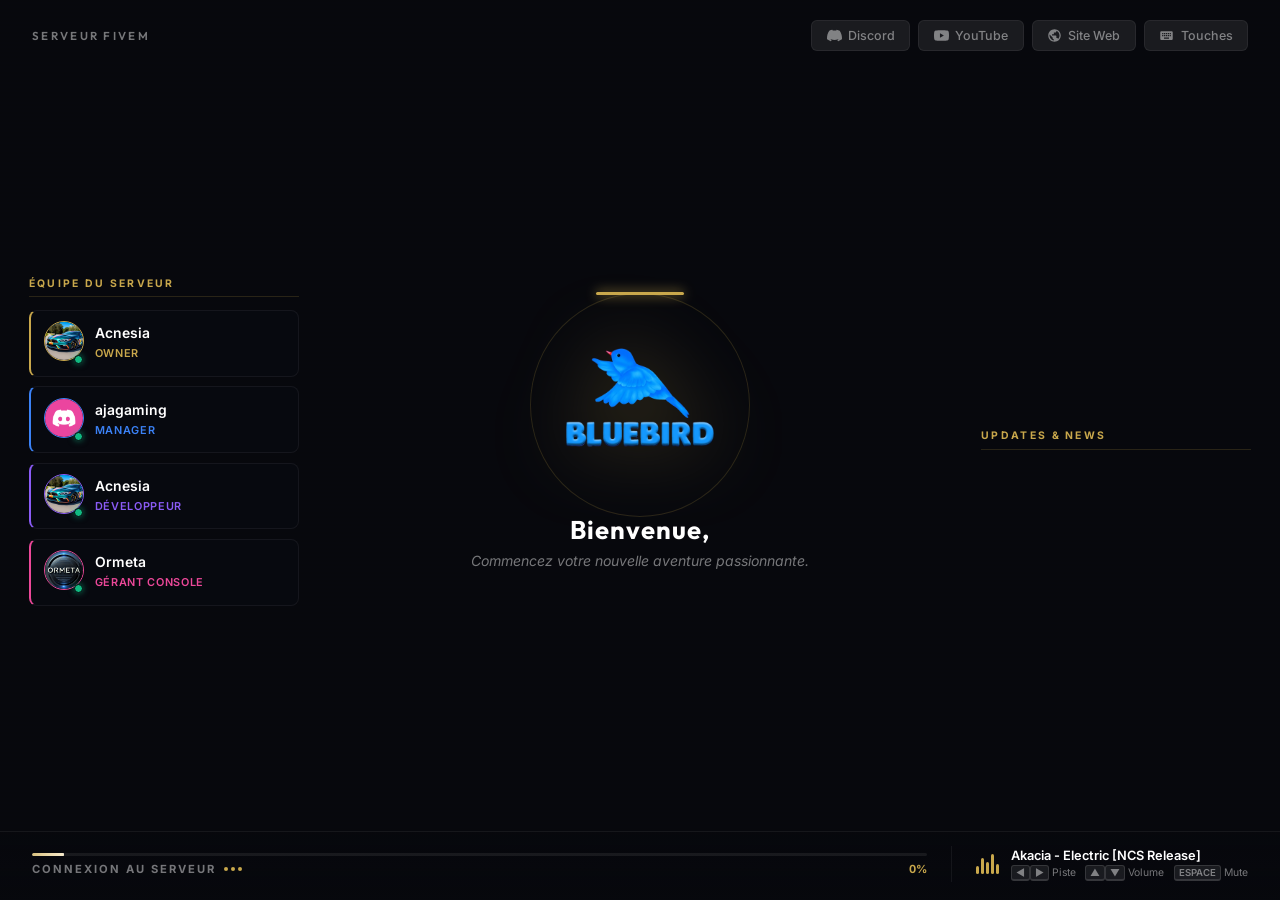
==== commit e677cee6: "redesign: nouvelle interface cinematique FiveM - style premium custom" ====
--- a/index.html
+++ b/index.html
@@ -1,93 +1,78 @@
 <!DOCTYPE html>
 <html lang="fr">
-
 <head>
     <meta charset="UTF-8">
     <meta name="viewport" content="width=device-width, initial-scale=1.0">
-    <title>Chargement du Serveur</title>
+    <title>Chargement</title>
     <link rel="stylesheet" href="css/style.css">
     <link rel="preconnect" href="https://fonts.googleapis.com">
     <link rel="preconnect" href="https://fonts.gstatic.com" crossorigin>
-    <link
-        href="https://fonts.googleapis.com/css2?family=Inter:wght@300;400;500;600;700;800&family=Outfit:wght@300;400;500;600;700&display=swap"
-        rel="stylesheet">
+    <link href="https://fonts.googleapis.com/css2?family=Inter:wght@300;400;500;600;700&family=Outfit:wght@400;600;700&display=swap" rel="stylesheet">
 </head>
 
 <body class="noselect">
-    <!-- Animated Background Particles -->
-    <div class="particles-container" id="particles"></div>
-
-    <!-- Video/Image Background Container -->
-    <div class="video-background" id="bgContainer">
-        <div class="video-overlay"></div>
-    </div>
-
-    <!-- Main Container -->
-    <div class="main-container">
-        <!-- Header Section -->
-        <header class="header-section">
-            <!-- Logo -->
-            <div class="logo-container">
-                <img src="logo/logo.png" alt="Logo" class="logo">
-                <div class="logo-glow"></div>
-            </div>
-
-            <!-- Welcome Message -->
-            <div class="welcome-section">
-                <p class="welcome-text">
-                    Bienvenue, <span class="player-name" id="playerName"></span>
-                </p>
-                <p class="welcome-phrase" id="welcomeDisplay"></p>
-            </div>
-        </header>
-
-        <!-- Social Links -->
-        <div class="social-links">
+
+<!-- Fond -->
+<div id="bgContainer">
+    <div class="bg-overlay"></div>
+</div>
+
+<!-- Particules -->
+<div class="particles-container" id="particles"></div>
+
+<!-- ====================================================
+     ÉCRAN PRINCIPAL
+===================================================== -->
+<div class="screen" id="mainScreen">
+
+    <!-- Barre haute -->
+    <div class="top-bar">
+        <span class="server-tag" id="serverTagName">Serveur FiveM</span>
+
+        <div class="social-row">
             <a href="#" class="social-btn discord"
-                onclick="window.invokeNative('openUrl', 'https://discord.gg/QYhRz2WV8Y'); return false;">
+               onclick="window.invokeNative('openUrl','https://discord.gg/QYhRz2WV8Y'); return false;">
                 <svg viewBox="0 0 24 24" fill="currentColor">
-                    <path
-                        d="M20.317 4.37a19.791 19.791 0 0 0-4.885-1.515.074.074 0 0 0-.079.037c-.21.375-.444.864-.608 1.25a18.27 18.27 0 0 0-5.487 0 12.64 12.64 0 0 0-.617-1.25.077.077 0 0 0-.079-.037A19.736 19.736 0 0 0 3.677 4.37a.07.07 0 0 0-.032.027C.533 9.046-.32 13.58.099 18.057a.082.082 0 0 0 .031.057 19.9 19.9 0 0 0 5.993 3.03.078.078 0 0 0 .084-.028 14.09 14.09 0 0 0 1.226-1.994.076.076 0 0 0-.041-.106 13.107 13.107 0 0 1-1.872-.892.077.077 0 0 1-.008-.128 10.2 10.2 0 0 0 .372-.292.074.074 0 0 1 .077-.01c3.928 1.793 8.18 1.793 12.062 0a.074.074 0 0 1 .078.01c.12.098.246.198.373.292a.077.077 0 0 1-.006.127 12.299 12.299 0 0 1-1.873.892.077.077 0 0 0-.041.107c.36.698.772 1.362 1.225 1.993a.076.076 0 0 0 .084.028 19.839 19.839 0 0 0 6.002-3.03.077.077 0 0 0 .032-.054c.5-5.177-.838-9.674-3.549-13.66a.061.061 0 0 0-.031-.03zM8.02 15.33c-1.183 0-2.157-1.085-2.157-2.419 0-1.333.956-2.419 2.157-2.419 1.21 0 2.176 1.096 2.157 2.42 0 1.333-.956 2.418-2.157 2.418zm7.975 0c-1.183 0-2.157-1.085-2.157-2.419 0-1.333.955-2.419 2.157-2.419 1.21 0 2.176 1.096 2.157 2.42 0 1.333-.946 2.418-2.157 2.418z" />
+                    <path d="M20.317 4.37a19.791 19.791 0 0 0-4.885-1.515.074.074 0 0 0-.079.037c-.21.375-.444.864-.608 1.25a18.27 18.27 0 0 0-5.487 0 12.64 12.64 0 0 0-.617-1.25.077.077 0 0 0-.079-.037A19.736 19.736 0 0 0 3.677 4.37a.07.07 0 0 0-.032.027C.533 9.046-.32 13.58.099 18.057a.082.082 0 0 0 .031.057 19.9 19.9 0 0 0 5.993 3.03.078.078 0 0 0 .084-.028 14.09 14.09 0 0 0 1.226-1.994.076.076 0 0 0-.041-.106 13.107 13.107 0 0 1-1.872-.892.077.077 0 0 1-.008-.128 10.2 10.2 0 0 0 .372-.292.074.074 0 0 1 .077-.01c3.928 1.793 8.18 1.793 12.062 0a.074.074 0 0 1 .078.01c.12.098.246.198.373.292a.077.077 0 0 1-.006.127 12.299 12.299 0 0 1-1.873.892.077.077 0 0 0-.041.107c.36.698.772 1.362 1.225 1.993a.076.076 0 0 0 .084.028 19.839 19.839 0 0 0 6.002-3.03.077.077 0 0 0 .032-.054c.5-5.177-.838-9.674-3.549-13.66a.061.061 0 0 0-.031-.03z"/>
                 </svg>
-                <span>Discord</span>
+                Discord
             </a>
             <a href="#" class="social-btn youtube"
-                onclick="window.invokeNative('openUrl', 'https://www.youtube.com/@thanatos2784'); return false;">
+               onclick="window.invokeNative('openUrl','https://www.youtube.com/@thanatos2784'); return false;">
                 <svg viewBox="0 0 24 24" fill="currentColor">
-                    <path
-                        d="M23.498 6.186a3.016 3.016 0 0 0-2.122-2.136C19.505 3.545 12 3.545 12 3.545s-7.505 0-9.377.505A3.017 3.017 0 0 0 .502 6.186C0 8.07 0 12 0 12s0 3.93.502 5.814a3.016 3.016 0 0 0 2.122 2.136c1.871.505 9.376.505 9.376.505s7.505 0 9.377-.505a3.015 3.015 0 0 0 2.122-2.136C24 15.93 24 12 24 12s0-3.93-.502-5.814zM9.545 15.568V8.432L15.818 12l-6.273 3.568z" />
+                    <path d="M23.498 6.186a3.016 3.016 0 0 0-2.122-2.136C19.505 3.545 12 3.545 12 3.545s-7.505 0-9.377.505A3.017 3.017 0 0 0 .502 6.186C0 8.07 0 12 0 12s0 3.93.502 5.814a3.016 3.016 0 0 0 2.122 2.136c1.871.505 9.376.505 9.376.505s7.505 0 9.377-.505a3.015 3.015 0 0 0 2.122-2.136C24 15.93 24 12 24 12s0-3.93-.502-5.814zM9.545 15.568V8.432L15.818 12l-6.273 3.568z"/>
                 </svg>
-                <span>YouTube</span>
+                YouTube
             </a>
             <a href="#" class="social-btn website"
-                onclick="window.invokeNative('openUrl', 'https://www.google.com/'); return false;">
+               onclick="window.invokeNative('openUrl','https://www.google.com/'); return false;">
                 <svg viewBox="0 0 24 24" fill="currentColor">
-                    <path
-                        d="M12 2C6.48 2 2 6.48 2 12s4.48 10 10 10 10-4.48 10-10S17.52 2 12 2zm-1 17.93c-3.95-.49-7-3.85-7-7.93 0-.62.08-1.21.21-1.79L9 15v1c0 1.1.9 2 2 2v1.93zm6.9-2.54c-.26-.81-1-1.39-1.9-1.39h-1v-3c0-.55-.45-1-1-1H8v-2h2c.55 0 1-.45 1-1V7h2c1.1 0 2-.9 2-2v-.41c2.93 1.19 5 4.06 5 7.41 0 2.08-.8 3.97-2.1 5.39z" />
+                    <path d="M12 2C6.48 2 2 6.48 2 12s4.48 10 10 10 10-4.48 10-10S17.52 2 12 2zm-1 17.93c-3.95-.49-7-3.85-7-7.93 0-.62.08-1.21.21-1.79L9 15v1c0 1.1.9 2 2 2v1.93zm6.9-2.54c-.26-.81-1-1.39-1.9-1.39h-1v-3c0-.55-.45-1-1-1H8v-2h2c.55 0 1-.45 1-1V7h2c1.1 0 2-.9 2-2v-.41c2.93 1.19 5 4.06 5 7.41 0 2.08-.8 3.97-2.1 5.39z"/>
                 </svg>
-                <span>Site Web</span>
+                Site Web
             </a>
-            <a href="#" class="social-btn keybinds" id="openKeybindsBtn" onclick="toggleKeybinds(true); return false;">
+            <a href="#" class="social-btn keybinds" onclick="toggleKeybinds(true); return false;">
                 <svg viewBox="0 0 24 24" fill="currentColor">
-                    <path
-                        d="M20 5H4c-1.1 0-1.99.9-1.99 2L2 17c0 1.1.9 2 2 2h16c1.1 0 2-.9 2-2V7c0-1.1-.9-2-2-2zm-9 3h2v2h-2V8zm0 3h2v2h-2v-2zM8 8h2v2H8V8zm0 3h2v2H8v-2zm-1 2H5v-2h2v2zm0-3H5V8h2v2zm9 7H8v-2h8v2zm0-4h-2v-2h2v2zm0-3h-2V8h2v2zm3 3h-2v-2h2v2zm0-3h-2V8h2v2z" />
+                    <path d="M20 5H4c-1.1 0-1.99.9-1.99 2L2 17c0 1.1.9 2 2 2h16c1.1 0 2-.9 2-2V7c0-1.1-.9-2-2-2zm-9 3h2v2h-2V8zm0 3h2v2h-2v-2zM8 8h2v2H8V8zm0 3h2v2H8v-2zm-1 2H5v-2h2v2zm0-3H5V8h2v2zm9 7H8v-2h8v2zm0-4h-2v-2h2v2zm0-3h-2V8h2v2zm3 3h-2v-2h2v2zm0-3h-2V8h2v2z"/>
                 </svg>
-                <span>Touches F5</span>
+                Touches
             </a>
         </div>
-
-        <!-- Staff Section -->
-        <div class="staff-section">
-            <div class="section-header">
-                <div class="header-line"></div>
-                <h2>Équipe du Serveur</h2>
-                <div class="header-line"></div>
-            </div>
-            <div class="staff-grid" id="staffGrid">
+    </div>
+
+    <!-- Zone centrale -->
+    <div class="center-area">
+
+        <!-- Panneaux latéraux -->
+        <div class="side-panels">
+
+            <!-- Staff — gauche -->
+            <div class="panel panel-left">
+                <p class="panel-label">Équipe du Serveur</p>
                 <div class="staff-card owner">
                     <div class="staff-avatar">
                         <img src="img/acnesia.png" alt="Acnesia">
-                        <div class="status-indicator online"></div>
+                        <div class="dot"></div>
                     </div>
                     <div class="staff-info">
                         <h3>Acnesia</h3>
@@ -97,366 +82,294 @@
                 <div class="staff-card manager">
                     <div class="staff-avatar">
                         <img src="img/luc.png" alt="ajagaming">
-                        <div class="status-indicator online"></div>
+                        <div class="dot"></div>
                     </div>
                     <div class="staff-info">
                         <h3>ajagaming</h3>
                         <span class="staff-role">Manager</span>
-                        <p class="staff-desc">S'occupe des staff et recrutement</p>
                     </div>
                 </div>
                 <div class="staff-card developer">
                     <div class="staff-avatar">
                         <img src="img/acnesia.png" alt="Acnesia">
-                        <div class="status-indicator online"></div>
+                        <div class="dot"></div>
                     </div>
                     <div class="staff-info">
                         <h3>Acnesia</h3>
-                        <span class="staff-role">Développeur / Mappeur</span>
+                        <span class="staff-role">Développeur</span>
                     </div>
                 </div>
                 <div class="staff-card admin">
                     <div class="staff-avatar">
                         <img src="img/ormeta.png" alt="Ormeta">
-                        <div class="status-indicator online"></div>
+                        <div class="dot"></div>
                     </div>
                     <div class="staff-info">
                         <h3>Ormeta</h3>
-                        <span class="staff-role">Gérant de la Console</span>
-                        <p class="staff-desc">Contactez-le si le owner n'est pas dispo</p>
-                    </div>
-                </div>
-            </div>
-        </div>
-
-        <!-- Info Cards Section -->
-        <div class="info-section">
-            <!-- News Card - Rendu dynamique depuis config.js -->
-            <div class="info-card news-card" id="newsCard">
-                <div class="card-header">
-                    <div class="card-icon" id="newsIcon">📰</div>
-                    <div class="card-title">
-                        <h3 id="newsTitle">Updates & News</h3>
-                        <span class="update-date" id="newsDate">Chargement...</span>
-                    </div>
-                </div>
-                <div class="card-content">
-                    <ul class="news-list scrollable-list" id="newsList">
-                        <!-- Items générés dynamiquement -->
-                    </ul>
-                </div>
-            </div>
-
-            <!-- Server Info Card - Rendu dynamique depuis config.js -->
-            <div class="info-card controls-card" id="serverInfoCard">
-                <div class="card-header">
-                    <div class="card-icon" id="serverInfoIcon">⚙️</div>
-                    <div class="card-title">
-                        <h3 id="serverInfoTitle">Informations Serveur</h3>
-                    </div>
-                </div>
-                <div class="card-content">
-                    <div class="keybind-list scrollable-list" id="serverInfoList">
-                        <!-- Items générés dynamiquement -->
-                    </div>
-                    <p class="enjoy-text" id="serverInfoFooter">🎮 Et surtout, Amusez-vous !</p>
-                </div>
-            </div>
-        </div>
-
-        <!-- Info Detail Tooltip -->
-        <div class="info-tooltip" id="infoTooltip">
-            <div class="tooltip-arrow"></div>
-            <div class="tooltip-content">
-                <div class="tooltip-header-info">
-                    <span class="tooltip-badge" id="tooltipBadge">Type</span>
-                    <span class="tooltip-date-info" id="tooltipDateInfo"></span>
-                </div>
-                <h4 id="tooltipTitle">Titre</h4>
-                <p id="tooltipDescription">Description détaillée...</p>
-                <div class="tooltip-footer" id="tooltipFooter">
-                    <span class="tooltip-author" id="tooltipAuthor"></span>
-                </div>
-            </div>
-        </div>
-
-        <!-- Loading Section -->
-        <div class="loading-section">
-            <div class="loading-progress">
-                <div class="progress-bar">
-                    <div class="progress-fill" id="progressFill"></div>
-                    <div class="progress-glow"></div>
-                </div>
-                <div class="loading-status">
-                    <span class="status-text" id="statusText">CONNEXION AU SERVEUR</span>
-                    <div class="loading-dots">
-                        <span></span>
-                        <span></span>
-                        <span></span>
-                    </div>
-                </div>
-            </div>
-
-            <!-- Music Player -->
-            <div class="music-player">
-                <div class="player-visualizer">
-                    <div class="bar"></div>
-                    <div class="bar"></div>
-                    <div class="bar"></div>
-                    <div class="bar"></div>
-                    <div class="bar"></div>
-                </div>
-                <div class="player-info">
-                    <div class="song-name" id="songname">Chargement...</div>
-                    <div class="player-controls-hint">
-                        <span><kbd>◄</kbd><kbd>►</kbd> Changer</span>
-                        <span><kbd>▲</kbd><kbd>▼</kbd> Volume</span>
-                        <span><kbd>ESPACE</kbd> <span id="muteText">Mute</span></span>
-                    </div>
-                </div>
-            </div>
-        </div>
+                        <span class="staff-role">Gérant Console</span>
+                    </div>
+                </div>
+            </div>
+
+            <!-- News — droite (rendu depuis config.js) -->
+            <div class="panel panel-right" id="newsPanel">
+                <p class="panel-label" id="newsTitle">Actualités</p>
+                <!-- Items générés dans main.js -->
+            </div>
+        </div>
+
+        <!-- Logo + Bienvenue -->
+        <div class="logo-wrap">
+            <img src="logo/logo.png" alt="Logo">
+            <div class="logo-ring"></div>
+        </div>
+
+        <div class="welcome-block">
+            <p class="welcome-name">Bienvenue, <span id="playerName"></span></p>
+            <p class="welcome-phrase" id="welcomeDisplay"></p>
+        </div>
+
     </div>
 
-    <!-- Keybinds Section (SPA Tab) -->
-    <div class="keybinds-section" id="keybindsSection" style="display: none;">
-        <!-- Header -->
-        <header class="page-header">
-            <div class="header-content">
-                <a href="#" class="back-btn" onclick="toggleKeybinds(false); return false;">
-                    <svg viewBox="0 0 24 24" fill="currentColor">
-                        <path d="M20 11H7.83l5.59-5.59L12 4l-8 8 8 8 1.41-1.41L7.83 13H20v-2z" />
-                    </svg>
-                    Retour
-                </a>
-                <div class="header-title">
-                    <h1>⌨️ Touches du Serveur</h1>
-                    <p>Survolez une touche pour voir sa fonction</p>
-                </div>
-                <div class="header-filters">
-                    <button class="filter-btn active" data-category="all">Toutes</button>
-                    <div id="categoryFilters"></div>
-                </div>
-            </div>
-        </header>
-
-        <!-- Keyboard Section with integrated numpad -->
-        <section class="keyboard-section">
-            <div class="keyboard-wrapper">
-                <!-- Main Keyboard -->
-                <div class="keyboard-container">
-                    <!-- Function Keys Row -->
-                    <div class="keyboard-row function-row">
-                        <div class="key key-fn" data-key="Escape">ESC</div>
-                        <div class="key-spacer"></div>
-                        <div class="key key-fn" data-key="F1">F1</div>
-                        <div class="key key-fn" data-key="F2">F2</div>
-                        <div class="key key-fn" data-key="F3">F3</div>
-                        <div class="key key-fn" data-key="F4">F4</div>
-                        <div class="key-spacer-sm"></div>
-                        <div class="key key-fn" data-key="F5">F5</div>
-                        <div class="key key-fn" data-key="F6">F6</div>
-                        <div class="key key-fn" data-key="F7">F7</div>
-                        <div class="key key-fn" data-key="F8">F8</div>
-                        <div class="key-spacer-sm"></div>
-                        <div class="key key-fn" data-key="F9">F9</div>
-                        <div class="key key-fn" data-key="F10">F10</div>
-                        <div class="key key-fn" data-key="F11">F11</div>
-                        <div class="key key-fn" data-key="F12">F12</div>
-                    </div>
-
-                    <!-- Number Row -->
-                    <div class="keyboard-row">
-                        <div class="key" data-key="`">~<br>`</div>
-                        <div class="key" data-key="1">!<br>1</div>
-                        <div class="key" data-key="2">@<br>2</div>
-                        <div class="key" data-key="3">#<br>3</div>
-                        <div class="key" data-key="4">$<br>4</div>
-                        <div class="key" data-key="5">%<br>5</div>
-                        <div class="key" data-key="6">^<br>6</div>
-                        <div class="key" data-key="7">&amp;<br>7</div>
-                        <div class="key" data-key="8">*<br>8</div>
-                        <div class="key" data-key="9">(<br>9</div>
-                        <div class="key" data-key="0">)<br>0</div>
-                        <div class="key" data-key="-">_<br>-</div>
-                        <div class="key" data-key="=">+<br>=</div>
-                        <div class="key key-wide-2" data-key="Backspace">⌫ Retour</div>
-                    </div>
-
-                    <!-- QWERTY Row -->
-                    <div class="keyboard-row">
-                        <div class="key key-wide-1-5" data-key="Tab">Tab ⇥</div>
-                        <div class="key" data-key="Q">Q</div>
-                        <div class="key" data-key="W">W</div>
-                        <div class="key" data-key="E">E</div>
-                        <div class="key" data-key="R">R</div>
-                        <div class="key" data-key="T">T</div>
-                        <div class="key" data-key="Y">Y</div>
-                        <div class="key" data-key="U">U</div>
-                        <div class="key" data-key="I">I</div>
-                        <div class="key" data-key="O">O</div>
-                        <div class="key" data-key="P">P</div>
-                        <div class="key" data-key="[">{<br>[</div>
-                        <div class="key" data-key="]">}<br>]</div>
-                        <div class="key key-wide-1-5" data-key="\">|<br>\</div>
-                    </div>
-
-                    <!-- ASDF Row -->
-                    <div class="keyboard-row">
-                        <div class="key key-wide-1-75" data-key="CapsLock">⇪ Caps</div>
-                        <div class="key" data-key="A">A</div>
-                        <div class="key" data-key="S">S</div>
-                        <div class="key" data-key="D">D</div>
-                        <div class="key" data-key="F">F</div>
-                        <div class="key" data-key="G">G</div>
-                        <div class="key" data-key="H">H</div>
-                        <div class="key" data-key="J">J</div>
-                        <div class="key" data-key="K">K</div>
-                        <div class="key" data-key="L">L</div>
-                        <div class="key" data-key=";">:<br>;</div>
-                        <div class="key" data-key="'">"<br>'</div>
-                        <div class="key key-wide-2-25" data-key="Enter">↵ Entrée</div>
-                    </div>
-
-                    <!-- ZXCV Row -->
-                    <div class="keyboard-row">
-                        <div class="key key-wide-2-25" data-key="Shift">⇧ Maj</div>
-                        <div class="key" data-key="Z">Z</div>
-                        <div class="key" data-key="X">X</div>
-                        <div class="key" data-key="C">C</div>
-                        <div class="key" data-key="V">V</div>
-                        <div class="key" data-key="B">B</div>
-                        <div class="key" data-key="N">N</div>
-                        <div class="key" data-key="M">M</div>
-                        <div class="key" data-key=",">&lt;<br>,</div>
-                        <div class="key" data-key=".">&gt;<br>.</div>
-                        <div class="key" data-key="/">?<br>/</div>
-                        <div class="key key-wide-2-75" data-key="ShiftRight">⇧ Maj</div>
-                    </div>
-
-                    <!-- Bottom Row -->
-                    <div class="keyboard-row">
-                        <div class="key key-wide-1-25" data-key="Ctrl">Ctrl</div>
-                        <div class="key key-wide-1-25" data-key="Win">⊞</div>
-                        <div class="key key-wide-1-25" data-key="Alt">Alt</div>
-                        <div class="key key-space" data-key="Space">Espace</div>
-                        <div class="key key-wide-1-25" data-key="AltGr">Alt Gr</div>
-                        <div class="key key-wide-1-25" data-key="Fn">Fn</div>
-                        <div class="key key-wide-1-25" data-key="Menu">☰</div>
-                        <div class="key key-wide-1-25" data-key="CtrlRight">Ctrl</div>
-                    </div>
-                </div>
-
-                <!-- Side Section (Edit keys + Arrows) -->
-                <div class="side-section">
-                    <div class="edit-keys">
-                        <div class="key key-sm" data-key="Insert">Ins</div>
-                        <div class="key key-sm" data-key="Home">Début</div>
-                        <div class="key key-sm" data-key="PageUp">Pg↑</div>
-                        <div class="key key-sm" data-key="Delete">Suppr</div>
-                        <div class="key key-sm" data-key="End">Fin</div>
-                        <div class="key key-sm" data-key="PageDown">Pg↓</div>
-                    </div>
-                    <div class="arrow-keys">
-                        <div class="arrow-row-top">
-                            <div class="key key-arrow" data-key="ArrowUp">↑</div>
-                        </div>
-                        <div class="arrow-row-bottom">
-                            <div class="key key-arrow" data-key="ArrowLeft">←</div>
-                            <div class="key key-arrow" data-key="ArrowDown">↓</div>
-                            <div class="key key-arrow" data-key="ArrowRight">→</div>
-                        </div>
-                    </div>
-                </div>
-
-                <!-- Numpad Section (Aligned) -->
-                <div class="numpad-section">
-                    <div class="numpad-row">
-                        <div class="key key-numpad" data-key="NumLock">Num</div>
-                        <div class="key key-numpad" data-key="NumDiv">/</div>
-                        <div class="key key-numpad" data-key="NumMult">*</div>
-                        <div class="key key-numpad" data-key="NumMinus">-</div>
-                    </div>
-                    <div class="numpad-row">
-                        <div class="key key-numpad" data-key="Num7">7</div>
-                        <div class="key key-numpad" data-key="Num8">8</div>
-                        <div class="key key-numpad" data-key="Num9">9</div>
-                        <div class="key key-numpad key-numpad-tall" data-key="NumPlus" style="grid-row: span 2;">+</div>
-                    </div>
-                    <div class="numpad-row">
-                        <div class="key key-numpad" data-key="Num4">4</div>
-                        <div class="key key-numpad" data-key="Num5">5</div>
-                        <div class="key key-numpad" data-key="Num6">6</div>
-                    </div>
-                    <div class="numpad-row">
-                        <div class="key key-numpad" data-key="Num1">1</div>
-                        <div class="key key-numpad" data-key="Num2">2</div>
-                        <div class="key key-numpad" data-key="Num3">3</div>
-                        <div class="key key-numpad key-numpad-tall" data-key="NumEnter" style="grid-row: span 2;">↵</div>
-                    </div>
-                    <div class="numpad-row">
-                        <div class="key key-numpad key-numpad-wide" data-key="Num0">0</div>
-                        <div class="key key-numpad" data-key="NumDot">.</div>
-                    </div>
-                </div>
-            </div>
-
-            <!-- Loading Bar (same as main page) -->
-            <div class="loading-bar-section">
-                <div class="loading-progress-bar">
-                    <div class="progress-bar">
-                        <div class="progress-fill" id="keybindsProgressFill"></div>
-                        <div class="progress-glow"></div>
-                    </div>
-                    <div class="loading-status">
-                        <span class="status-text" id="keybindsStatusText">CHARGEMENT DES TOUCHES</span>
-                        <div class="loading-dots">
-                            <span></span>
-                            <span></span>
-                            <span></span>
-                        </div>
-                    </div>
-                </div>
-
-                <!-- Music Player Mini -->
-                <div class="music-player-mini">
-                    <div class="player-visualizer" id="keybindsPlayerVisualizer">
-                        <div class="bar"></div>
-                        <div class="bar"></div>
-                        <div class="bar"></div>
-                        <div class="bar"></div>
-                        <div class="bar"></div>
-                    </div>
-                    <span class="song-name" id="keybindsSongname">Chargement...</span>
-                    <div class="player-controls-mini">
-                        <span><kbd>◄►</kbd></span>
-                        <span><kbd>ESPACE</kbd> <span id="keybindsMuteText">Mute</span></span>
-                    </div>
-                </div>
-            </div>
-        </section>
+    <!-- Barre basse -->
+    <div class="bottom-bar">
+
+        <!-- Progression -->
+        <div class="progress-wrap">
+            <div class="progress-track">
+                <div class="progress-fill" id="progressFill"></div>
+            </div>
+            <div class="progress-meta">
+                <div style="display:flex;align-items:center;gap:.5rem;">
+                    <span class="status-label" id="statusText">CONNEXION AU SERVEUR</span>
+                    <div class="loading-dots"><span></span><span></span><span></span></div>
+                </div>
+                <span class="progress-pct" id="progressPct">0%</span>
+            </div>
+        </div>
+
+        <div class="bar-sep"></div>
+
+        <!-- Lecteur audio -->
+        <div class="music-block">
+            <div class="visualizer" id="visualizer">
+                <div class="bar"></div>
+                <div class="bar"></div>
+                <div class="bar"></div>
+                <div class="bar"></div>
+                <div class="bar"></div>
+            </div>
+            <div class="music-info">
+                <div class="song-name" id="songname">Chargement...</div>
+                <div class="ctrl-hint">
+                    <span><kbd>◄</kbd><kbd>►</kbd> Piste</span>
+                    <span><kbd>▲</kbd><kbd>▼</kbd> Volume</span>
+                    <span><kbd>ESPACE</kbd> <span id="muteText">Mute</span></span>
+                </div>
+            </div>
+        </div>
+
     </div>
-
-    <!-- Tooltip for hover (Only visible on key hover) -->
-    <div class="key-tooltip" id="keyTooltip">
-        <div class="tooltip-header">
-            <span class="tooltip-icon" id="keyTooltipIcon">🎮</span>
-            <span class="tooltip-name" id="keyTooltipName">Nom de la touche</span>
-        </div>
-        <p class="tooltip-desc" id="keyTooltipDesc">Description de la fonction</p>
-        <div class="tooltip-category" id="keyTooltipCategory">Catégorie</div>
+</div>
+
+<!-- ====================================================
+     SECTION TOUCHES (SPA)
+===================================================== -->
+<div class="keybinds-section" id="keybindsSection" style="display:none;">
+
+    <header class="kb-header">
+        <a href="#" class="back-btn" onclick="toggleKeybinds(false); return false;">
+            <svg viewBox="0 0 24 24" fill="currentColor"><path d="M20 11H7.83l5.59-5.59L12 4l-8 8 8 8 1.41-1.41L7.83 13H20v-2z"/></svg>
+            Retour
+        </a>
+        <span class="kb-title">⌨️ Touches du Serveur</span>
+        <div class="kb-filters">
+            <button class="filter-btn active" data-category="all">Toutes</button>
+            <div id="categoryFilters"></div>
+        </div>
+    </header>
+
+    <section class="keyboard-section">
+        <div class="keyboard-wrapper">
+
+            <!-- Clavier principal -->
+            <div class="keyboard-container">
+                <div class="keyboard-row function-row">
+                    <div class="key key-fn" data-key="Escape">ESC</div>
+                    <div class="key-spacer"></div>
+                    <div class="key key-fn" data-key="F1">F1</div>
+                    <div class="key key-fn" data-key="F2">F2</div>
+                    <div class="key key-fn" data-key="F3">F3</div>
+                    <div class="key key-fn" data-key="F4">F4</div>
+                    <div class="key-spacer-sm"></div>
+                    <div class="key key-fn" data-key="F5">F5</div>
+                    <div class="key key-fn" data-key="F6">F6</div>
+                    <div class="key key-fn" data-key="F7">F7</div>
+                    <div class="key key-fn" data-key="F8">F8</div>
+                    <div class="key-spacer-sm"></div>
+                    <div class="key key-fn" data-key="F9">F9</div>
+                    <div class="key key-fn" data-key="F10">F10</div>
+                    <div class="key key-fn" data-key="F11">F11</div>
+                    <div class="key key-fn" data-key="F12">F12</div>
+                </div>
+                <div class="keyboard-row">
+                    <div class="key" data-key="`">~<br>`</div>
+                    <div class="key" data-key="1">!<br>1</div>
+                    <div class="key" data-key="2">@<br>2</div>
+                    <div class="key" data-key="3">#<br>3</div>
+                    <div class="key" data-key="4">$<br>4</div>
+                    <div class="key" data-key="5">%<br>5</div>
+                    <div class="key" data-key="6">^<br>6</div>
+                    <div class="key" data-key="7">&amp;<br>7</div>
+                    <div class="key" data-key="8">*<br>8</div>
+                    <div class="key" data-key="9">(<br>9</div>
+                    <div class="key" data-key="0">)<br>0</div>
+                    <div class="key" data-key="-">_<br>-</div>
+                    <div class="key" data-key="=">+<br>=</div>
+                    <div class="key key-wide-2" data-key="Backspace">⌫ Retour</div>
+                </div>
+                <div class="keyboard-row">
+                    <div class="key key-wide-1-5" data-key="Tab">Tab ⇥</div>
+                    <div class="key" data-key="Q">Q</div><div class="key" data-key="W">W</div>
+                    <div class="key" data-key="E">E</div><div class="key" data-key="R">R</div>
+                    <div class="key" data-key="T">T</div><div class="key" data-key="Y">Y</div>
+                    <div class="key" data-key="U">U</div><div class="key" data-key="I">I</div>
+                    <div class="key" data-key="O">O</div><div class="key" data-key="P">P</div>
+                    <div class="key" data-key="[">{<br>[</div>
+                    <div class="key" data-key="]">}<br>]</div>
+                    <div class="key key-wide-1-5" data-key="\">|<br>\</div>
+                </div>
+                <div class="keyboard-row">
+                    <div class="key key-wide-1-75" data-key="CapsLock">⇪ Caps</div>
+                    <div class="key" data-key="A">A</div><div class="key" data-key="S">S</div>
+                    <div class="key" data-key="D">D</div><div class="key" data-key="F">F</div>
+                    <div class="key" data-key="G">G</div><div class="key" data-key="H">H</div>
+                    <div class="key" data-key="J">J</div><div class="key" data-key="K">K</div>
+                    <div class="key" data-key="L">L</div>
+                    <div class="key" data-key=";">:<br>;</div>
+                    <div class="key" data-key="'">"<br>'</div>
+                    <div class="key key-wide-2-25" data-key="Enter">↵ Entrée</div>
+                </div>
+                <div class="keyboard-row">
+                    <div class="key key-wide-2-25" data-key="Shift">⇧ Maj</div>
+                    <div class="key" data-key="Z">Z</div><div class="key" data-key="X">X</div>
+                    <div class="key" data-key="C">C</div><div class="key" data-key="V">V</div>
+                    <div class="key" data-key="B">B</div><div class="key" data-key="N">N</div>
+                    <div class="key" data-key="M">M</div>
+                    <div class="key" data-key=",">&lt;<br>,</div>
+                    <div class="key" data-key=".">&gt;<br>.</div>
+                    <div class="key" data-key="/">?<br>/</div>
+                    <div class="key key-wide-2-75" data-key="ShiftRight">⇧ Maj</div>
+                </div>
+                <div class="keyboard-row">
+                    <div class="key key-wide-1-25" data-key="Ctrl">Ctrl</div>
+                    <div class="key key-wide-1-25" data-key="Win">⊞</div>
+                    <div class="key key-wide-1-25" data-key="Alt">Alt</div>
+                    <div class="key key-space" data-key="Space">Espace</div>
+                    <div class="key key-wide-1-25" data-key="AltGr">Alt Gr</div>
+                    <div class="key key-wide-1-25" data-key="Fn">Fn</div>
+                    <div class="key key-wide-1-25" data-key="Menu">☰</div>
+                    <div class="key key-wide-1-25" data-key="CtrlRight">Ctrl</div>
+                </div>
+            </div>
+
+            <!-- Touches nav + flèches -->
+            <div class="side-section">
+                <div class="edit-keys">
+                    <div class="key key-sm" data-key="Insert">Ins</div>
+                    <div class="key key-sm" data-key="Home">Début</div>
+                    <div class="key key-sm" data-key="PageUp">Pg↑</div>
+                    <div class="key key-sm" data-key="Delete">Suppr</div>
+                    <div class="key key-sm" data-key="End">Fin</div>
+                    <div class="key key-sm" data-key="PageDown">Pg↓</div>
+                </div>
+                <div class="arrow-keys">
+                    <div class="arrow-row-top"><div class="key key-arrow" data-key="ArrowUp">↑</div></div>
+                    <div class="arrow-row-bottom">
+                        <div class="key key-arrow" data-key="ArrowLeft">←</div>
+                        <div class="key key-arrow" data-key="ArrowDown">↓</div>
+                        <div class="key key-arrow" data-key="ArrowRight">→</div>
+                    </div>
+                </div>
+            </div>
+
+            <!-- Pavé numérique -->
+            <div class="numpad-section">
+                <div class="numpad-row">
+                    <div class="key key-numpad" data-key="NumLock">Num</div>
+                    <div class="key key-numpad" data-key="NumDiv">/</div>
+                    <div class="key key-numpad" data-key="NumMult">*</div>
+                    <div class="key key-numpad" data-key="NumMinus">-</div>
+                </div>
+                <div class="numpad-row">
+                    <div class="key key-numpad" data-key="Num7">7</div>
+                    <div class="key key-numpad" data-key="Num8">8</div>
+                    <div class="key key-numpad" data-key="Num9">9</div>
+                    <div class="key key-numpad key-numpad-tall" data-key="NumPlus" style="grid-row:span 2">+</div>
+                </div>
+                <div class="numpad-row">
+                    <div class="key key-numpad" data-key="Num4">4</div>
+                    <div class="key key-numpad" data-key="Num5">5</div>
+                    <div class="key key-numpad" data-key="Num6">6</div>
+                </div>
+                <div class="numpad-row">
+                    <div class="key key-numpad" data-key="Num1">1</div>
+                    <div class="key key-numpad" data-key="Num2">2</div>
+                    <div class="key key-numpad" data-key="Num3">3</div>
+                    <div class="key key-numpad key-numpad-tall" data-key="NumEnter" style="grid-row:span 2">↵</div>
+                </div>
+                <div class="numpad-row">
+                    <div class="key key-numpad key-numpad-wide" data-key="Num0">0</div>
+                    <div class="key key-numpad" data-key="NumDot">.</div>
+                </div>
+            </div>
+        </div>
+
+        <!-- Barre de progression dans la page touches -->
+        <div class="loading-bar-section">
+            <div class="loading-progress-bar">
+                <div class="progress-track">
+                    <div class="progress-fill" id="keybindsProgressFill"></div>
+                </div>
+                <div class="progress-meta" style="margin-top:.25rem">
+                    <span class="status-label" id="keybindsStatusText">CHARGEMENT</span>
+                    <div class="loading-dots"><span></span><span></span><span></span></div>
+                </div>
+            </div>
+            <div class="music-player-mini">
+                <div class="visualizer" id="keybindsPlayerVisualizer">
+                    <div class="bar"></div><div class="bar"></div><div class="bar"></div>
+                    <div class="bar"></div><div class="bar"></div>
+                </div>
+                <span class="song-name" id="keybindsSongname">...</span>
+                <div class="player-controls-mini">
+                    <span><kbd>◄►</kbd> Piste</span>
+                    <span><kbd>ESPACE</kbd> <span id="keybindsMuteText">Mute</span></span>
+                </div>
+            </div>
+        </div>
+    </section>
+</div>
+
+<!-- Tooltip clavier -->
+<div class="key-tooltip" id="keyTooltip">
+    <div class="tooltip-header">
+        <span class="tooltip-icon" id="keyTooltipIcon">🎮</span>
+        <span class="tooltip-name" id="keyTooltipName">Touche</span>
     </div>
-
-    <!-- Audio -->
-    <audio id="loading" src="song/song2.mp3" autoplay loop hidden></audio>
-
-    <!-- Close Button (only for in-game testing mode) -->
-    <button id="closeTestBtn" class="close-test-btn" style="display: none;" onclick="closeTestMode()">
-        ✕ Quitter le Test
-    </button>
-
-    <script src="config.js"></script>
-    <script src="script/main.js"></script>
+    <p class="tooltip-desc" id="keyTooltipDesc">Description</p>
+    <div class="tooltip-category" id="keyTooltipCategory">Catégorie</div>
+</div>
+
+<!-- Audio -->
+<audio id="loading" src="song/song2.mp3" autoplay loop hidden></audio>
+
+<!-- Bouton fermeture mode test -->
+<button id="closeTestBtn" class="close-test-btn" style="display:none;" onclick="closeTestMode()">
+    ✕ Quitter le Test
+</button>
+
+<script src="config.js"></script>
+<script src="script/main.js"></script>
 </body>
-
-</html>+</html>
--- a/css/style.css
+++ b/css/style.css
@@ -1,1923 +1,795 @@
-/* ===============================================
-   MODERN LOADING SCREEN v2.0
-   Premium Glassmorphism Design
-   =============================================== */
-
-/* CSS Variables for theming */
+/* ================================================
+   ACN LOADING SCREEN — Cinematic FiveM Design
+   ================================================ */
+
 :root {
-    --primary-color: #6366f1;
-    --primary-glow: rgba(99, 102, 241, 0.5);
-    --secondary-color: #8b5cf6;
-    --accent-color: #22d3ee;
-    --success-color: #10b981;
-    --warning-color: #f59e0b;
-    --error-color: #ef4444;
-
-    /* Role Colors */
-    --owner-color: #f59e0b;
-    --manager-color: #3b82f6;
-    --developer-color: #8b5cf6;
-    --admin-color: #ec4899;
-
-    /* Background (More opaque without backdrop blur) */
-    --bg-dark: rgba(10, 10, 15, 0.9);
-    --bg-glass: rgba(15, 15, 25, 0.85);
-    --bg-glass-hover: rgba(25, 25, 35, 0.9);
-
-    /* Text */
-    --text-primary: #ffffff;
-    --text-secondary: rgba(255, 255, 255, 0.7);
-    --text-muted: rgba(255, 255, 255, 0.4);
-
-    /* Borders */
-    --border-glass: rgba(255, 255, 255, 0.1);
-    --border-glow: rgba(99, 102, 241, 0.3);
-
-    /* Shadows */
-    --shadow-sm: 0 4px 6px -1px rgba(0, 0, 0, 0.1);
-    --shadow-md: 0 10px 15px -3px rgba(0, 0, 0, 0.2);
-    --shadow-lg: 0 25px 50px -12px rgba(0, 0, 0, 0.4);
-    --shadow-glow: 0 0 40px var(--primary-glow);
-
-    /* Typography */
-    --font-primary: 'Inter', -apple-system, BlinkMacSystemFont, sans-serif;
-    --font-display: 'Outfit', sans-serif;
-
-    /* Transitions */
-    --transition-fast: 0.15s ease;
-    --transition-base: 0.3s ease;
-    --transition-slow: 0.5s ease;
-
-    /* Spacing */
-    --spacing-xs: 0.5rem;
-    --spacing-sm: 1rem;
-    --spacing-md: 1.5rem;
-    --spacing-lg: 2rem;
-    --spacing-xl: 3rem;
-
-    /* Keyboard variables (mapped to main palette) */
-    --primary: var(--primary-color);
-    --secondary: var(--secondary-color);
-    --accent: var(--accent-color);
-    --border-key: rgba(255, 255, 255, 0.1);
-    --border-key-hover: rgba(99, 102, 241, 0.5);
-    --bg-key: rgba(30, 30, 45, 0.9);
-    --bg-key-hover: rgba(60, 60, 90, 0.95);
-    --bg-key-active: rgba(99, 102, 241, 0.3);
-    --shadow-key: 0 4px 6px -1px rgba(0, 0, 0, 0.3), 0 2px 4px -1px rgba(0, 0, 0, 0.2), inset 0 1px 0 rgba(255, 255, 255, 0.05);
-    --shadow-key-hover: 0 10px 25px -5px rgba(99, 102, 241, 0.4), 0 8px 10px -6px rgba(0, 0, 0, 0.3);
-    --key-size: 58px;
-    --key-gap: 6px;
-    --key-radius: 10px;
-}
-
-/* Reset & Base */
-*,
-*::before,
-*::after {
-    box-sizing: border-box;
-    margin: 0;
-    padding: 0;
-}
-
-html,
-body {
-    width: 100%;
-    height: 100%;
+    --gold:        #c9a84c;
+    --gold-light:  #e8c97a;
+    --gold-glow:   rgba(201, 168, 76, 0.35);
+    --red:         #c0392b;
+    --red-glow:    rgba(192, 57, 43, 0.4);
+    --bg:          #07080d;
+    --bg-panel:    rgba(8, 10, 16, 0.88);
+    --bg-hover:    rgba(15, 18, 28, 0.95);
+    --white:       #ffffff;
+    --muted:       rgba(255,255,255,0.45);
+    --subtle:      rgba(255,255,255,0.08);
+    --border:      rgba(201, 168, 76, 0.18);
+    --border-soft: rgba(255,255,255,0.06);
+    --font:        'Inter', system-ui, sans-serif;
+    --font-title:  'Outfit', 'Inter', sans-serif;
+    --ease:        cubic-bezier(.4,0,.2,1);
+    --t:           0.3s;
+}
+
+*, *::before, *::after { box-sizing: border-box; margin: 0; padding: 0; }
+
+html, body {
+    width: 100%; height: 100%;
     overflow: hidden;
-    font-family: var(--font-primary);
-    color: var(--text-primary);
+    font-family: var(--font);
+    color: var(--white);
     background: transparent !important;
-}
-
-.noselect {
-    -webkit-touch-callout: none;
-    -webkit-user-select: none;
-    -khtml-user-select: none;
-    -moz-user-select: none;
-    -ms-user-select: none;
-    user-select: none;
-}
-
-/* ===============================================
-   PARTICLES BACKGROUND
-   =============================================== */
+    -webkit-user-select: none; user-select: none;
+}
+
+/* ================================================
+   BACKGROUND
+   ================================================ */
+#bgContainer {
+    position: fixed; inset: 0; z-index: 0;
+    background: var(--bg);
+}
+
+#bgContainer iframe {
+    position: absolute;
+    top: 50%; left: 50%;
+    width: 160%; height: 160%;
+    transform: translate(-50%, -50%);
+    pointer-events: none;
+}
+
+.bg-overlay {
+    position: absolute; inset: 0;
+    background:
+        linear-gradient(to top,   rgba(7,8,13,0.98) 0%,  rgba(7,8,13,0.6)  40%, transparent 70%),
+        linear-gradient(to right, rgba(7,8,13,0.7)  0%,  transparent 40%, rgba(7,8,13,0.7) 100%);
+    z-index: 1;
+}
+
+/* Scanline subtile */
+.bg-overlay::after {
+    content: '';
+    position: absolute; inset: 0;
+    background: repeating-linear-gradient(
+        0deg,
+        transparent,
+        transparent 2px,
+        rgba(0,0,0,0.04) 2px,
+        rgba(0,0,0,0.04) 4px
+    );
+    pointer-events: none;
+}
+
+/* ================================================
+   PARTICLES
+   ================================================ */
 .particles-container {
-    position: fixed;
-    top: 0;
-    left: 0;
-    width: 100%;
-    height: 100%;
-    z-index: 1;
-    pointer-events: none;
-    overflow: hidden;
+    position: fixed; inset: 0;
+    z-index: 2; pointer-events: none; overflow: hidden;
 }
 
 .particle {
     position: absolute;
-    width: 4px;
-    height: 4px;
-    background: var(--primary-color);
+    width: 2px; height: 2px;
+    background: var(--gold);
     border-radius: 50%;
     opacity: 0;
-    animation: particleFloat 15s linear infinite;
-    box-shadow: 0 0 10px var(--primary-glow);
-}
-
-@keyframes particleFloat {
-    0% {
-        opacity: 0;
-        transform: translateY(100vh) scale(0);
-    }
-
-    10% {
-        opacity: 0.6;
-    }
-
-    90% {
-        opacity: 0.6;
-    }
-
-    100% {
-        opacity: 0;
-        transform: translateY(-10vh) scale(1);
-    }
-}
-
-/* ===============================================
-   VIDEO BACKGROUND
-   =============================================== */
-.video-background {
-    position: fixed;
-    top: 0;
-    left: 0;
-    width: 100%;
-    height: 100%;
-    z-index: 0;
-    overflow: hidden;
-    background-color: #0a0a0f; /* Base background behind NUI overlay */
-}
-
-.video-background iframe {
-    position: absolute;
-    top: 50%;
-    left: 50%;
-    width: 150%;
-    height: 150%;
-    transform: translate(-50%, -50%);
-    pointer-events: none;
-}
-
-.video-overlay {
-    position: absolute;
-    top: 0;
-    left: 0;
-    width: 100%;
-    height: 100%;
-    background: linear-gradient(135deg,
-            rgba(10, 10, 20, 0.9) 0%,
-            rgba(20, 20, 40, 0.7) 50%,
-            rgba(10, 10, 20, 0.9) 100%);
-    z-index: 1;
-}
-
-/* ===============================================
-   MAIN CONTAINER
-   =============================================== */
-.main-container {
+    animation: rise 20s linear infinite;
+    box-shadow: 0 0 6px var(--gold-glow);
+}
+
+@keyframes rise {
+    0%   { opacity: 0; transform: translateY(105vh) scale(0); }
+    8%   { opacity: 0.7; }
+    92%  { opacity: 0.5; }
+    100% { opacity: 0; transform: translateY(-5vh) scale(1); }
+}
+
+/* ================================================
+   LAYOUT ROOT
+   ================================================ */
+.screen {
     position: relative;
     z-index: 10;
-    width: 100%;
-    height: 100%;
-    display: grid;
-    grid-template-columns: 320px 1fr 320px;
-    grid-template-rows: auto 1fr auto;
-    gap: var(--spacing-md);
-    padding: var(--spacing-lg);
-}
-
-/* ===============================================
-   HEADER SECTION
-   =============================================== */
-.header-section {
-    grid-column: 2;
-    grid-row: 1;
+    width: 100%; height: 100%;
+    display: flex;
+    flex-direction: column;
+}
+
+/* ================================================
+   TOP BAR
+   ================================================ */
+.top-bar {
+    display: flex;
+    align-items: center;
+    justify-content: space-between;
+    padding: 1.25rem 2rem 0;
+    flex-shrink: 0;
+}
+
+.social-row {
+    display: flex;
+    gap: 0.5rem;
+}
+
+.social-btn {
+    display: flex; align-items: center; gap: 0.4rem;
+    padding: 0.45rem 0.9rem;
+    background: var(--subtle);
+    border: 1px solid var(--border-soft);
+    border-radius: 6px;
+    color: var(--muted);
+    font-size: 0.78rem;
+    font-weight: 500;
+    text-decoration: none;
+    cursor: pointer;
+    transition: all var(--t) var(--ease);
+}
+
+.social-btn svg { width: 15px; height: 15px; flex-shrink: 0; }
+
+.social-btn:hover {
+    color: var(--white);
+    border-color: var(--border);
+    background: var(--bg-hover);
+}
+
+.social-btn.discord:hover  { border-color: #5865f2; color: #5865f2; box-shadow: 0 0 16px rgba(88,101,242,.3); }
+.social-btn.youtube:hover  { border-color: #ff3333; color: #ff3333; box-shadow: 0 0 16px rgba(255,51,51,.25); }
+.social-btn.website:hover  { border-color: var(--gold); color: var(--gold); box-shadow: 0 0 16px var(--gold-glow); }
+.social-btn.keybinds:hover { border-color: var(--gold); color: var(--gold); box-shadow: 0 0 16px var(--gold-glow); }
+
+.server-tag {
+    font-family: var(--font-title);
+    font-size: 0.72rem;
+    font-weight: 600;
+    letter-spacing: 0.2em;
+    text-transform: uppercase;
+    color: var(--muted);
+}
+
+/* ================================================
+   CENTER — LOGO + WELCOME
+   ================================================ */
+.center-area {
+    flex: 1;
     display: flex;
     flex-direction: column;
     align-items: center;
-    gap: var(--spacing-md);
-    padding-top: var(--spacing-xl);
-}
-
-.logo-container {
+    justify-content: center;
+    gap: 1rem;
     position: relative;
-    display: flex;
+}
+
+.logo-wrap {
+    position: relative;
+    animation: logoFloat 7s ease-in-out infinite;
+}
+
+.logo-wrap img {
+    width: 180px; height: auto;
+    filter: drop-shadow(0 0 40px var(--gold-glow));
+}
+
+.logo-ring {
+    position: absolute;
+    inset: -20px;
+    border-radius: 50%;
+    border: 1px solid var(--border);
+    animation: spinRing 12s linear infinite;
+}
+
+.logo-ring::before {
+    content: '';
+    position: absolute;
+    top: -2px; left: 30%;
+    width: 40%; height: 3px;
+    background: var(--gold);
+    border-radius: 2px;
+    box-shadow: 0 0 12px var(--gold);
+}
+
+@keyframes spinRing  { to { transform: rotate(360deg); } }
+@keyframes logoFloat { 0%,100% { transform: translateY(0); } 50% { transform: translateY(-8px); } }
+
+.welcome-block { text-align: center; }
+
+.welcome-name {
+    font-family: var(--font-title);
+    font-size: 1.6rem;
+    font-weight: 700;
+    letter-spacing: 0.04em;
+}
+
+.welcome-name span {
+    background: linear-gradient(90deg, var(--gold), var(--gold-light));
+    -webkit-background-clip: text; -webkit-text-fill-color: transparent;
+    background-clip: text;
+}
+
+.welcome-phrase {
+    margin-top: 0.35rem;
+    font-size: 0.88rem;
+    color: var(--muted);
+    font-style: italic;
+}
+
+/* ================================================
+   SIDE PANELS (staff + info)
+   ================================================ */
+.side-panels {
+    position: absolute;
+    inset: 0;
+    display: flex;
+    justify-content: space-between;
     align-items: center;
-    justify-content: center;
-    animation: logoFloat 6s ease-in-out infinite;
-}
-
-.logo {
-    width: 200px;
-    height: auto;
-    filter: drop-shadow(0 0 30px var(--primary-glow));
-    transition: transform var(--transition-base);
-}
-
-.logo:hover {
-    transform: scale(1.05);
-}
-
-.logo-glow {
-    position: absolute;
-    width: 250px;
-    height: 250px;
-    background: radial-gradient(circle, var(--primary-glow), transparent 70%);
-    border-radius: 50%;
-    z-index: -1;
-    animation: pulseGlow 3s ease-in-out infinite;
-}
-
-@keyframes logoFloat {
-
-    0%,
-    100% {
-        transform: translateY(0);
-    }
-
-    50% {
-        transform: translateY(-10px);
-    }
-}
-
-@keyframes pulseGlow {
-
-    0%,
-    100% {
-        opacity: 0.5;
-        transform: scale(1);
-    }
-
-    50% {
-        opacity: 0.8;
-        transform: scale(1.1);
-    }
-}
-
-.welcome-section {
-    text-align: center;
-}
-
-.welcome-text {
-    font-family: var(--font-display);
-    font-size: 1.5rem;
-    font-weight: 600;
-    color: var(--text-primary);
-    margin-bottom: var(--spacing-xs);
-}
-
-.player-name {
-    background: linear-gradient(135deg, var(--primary-color), var(--accent-color));
-    -webkit-background-clip: text;
-    -webkit-text-fill-color: transparent;
-    background-clip: text;
+    padding: 0 1.8rem;
+    pointer-events: none;
+}
+
+.panel {
+    pointer-events: all;
+    width: 270px;
+    display: flex;
+    flex-direction: column;
+    gap: 0.6rem;
+    animation: fadeSlide var(--t) var(--ease) both;
+}
+
+.panel-left  { animation-name: fadeSlideLeft; }
+.panel-right { animation-name: fadeSlideRight; }
+
+@keyframes fadeSlideLeft  { from { opacity:0; transform: translateX(-24px); } to { opacity:1; transform: none; } }
+@keyframes fadeSlideRight { from { opacity:0; transform: translateX( 24px); } to { opacity:1; transform: none; } }
+
+.panel-label {
+    font-size: 0.65rem;
     font-weight: 700;
-}
-
-.welcome-phrase {
-    font-size: 1rem;
-    color: var(--text-secondary);
-    font-style: italic;
-    opacity: 0.8;
-}
-
-/* ===============================================
-   SOCIAL LINKS
-   =============================================== */
-.social-links {
-    grid-column: 3;
-    grid-row: 1;
-    display: flex;
-    flex-direction: column;
-    gap: var(--spacing-sm);
-    align-items: flex-end;
-    padding-top: var(--spacing-md);
-}
-
-.social-btn {
+    letter-spacing: 0.22em;
+    text-transform: uppercase;
+    color: var(--gold);
+    padding-bottom: 0.4rem;
+    border-bottom: 1px solid var(--border);
+    margin-bottom: 0.2rem;
+}
+
+/* Staff cards */
+.staff-card {
     display: flex;
     align-items: center;
-    gap: var(--spacing-sm);
-    padding: 0.75rem 1.25rem;
-    background: var(--bg-glass);
-    border: 1px solid var(--border-glass);
-    border-radius: 50px;
-    color: var(--text-primary);
-    text-decoration: none;
-    font-weight: 500;
-    font-size: 0.9rem;
-    transition: all var(--transition-base);
-    cursor: pointer;
-}
-
-.social-btn svg {
-    width: 20px;
-    height: 20px;
-}
-
-.social-btn:hover {
-    background: var(--bg-glass-hover);
-    border-color: var(--border-glow);
-    transform: translateX(-5px);
-    box-shadow: var(--shadow-glow);
-}
-
-.social-btn.discord:hover {
-    border-color: #5865f2;
-    box-shadow: 0 0 30px rgba(88, 101, 242, 0.4);
-}
-
-.social-btn.youtube:hover {
-    border-color: #ff0000;
-    box-shadow: 0 0 30px rgba(255, 0, 0, 0.3);
-}
-
-.social-btn.website:hover {
-    border-color: var(--accent-color);
-    box-shadow: 0 0 30px rgba(34, 211, 238, 0.3);
-}
-
-.social-btn.keybinds:hover {
-    border-color: #f59e0b;
-    box-shadow: 0 0 30px rgba(245, 158, 11, 0.4);
-}
-
-/* ===============================================
-   STAFF SECTION
-   =============================================== */
-.staff-section {
-    grid-column: 1;
-    grid-row: 1 / 3;
-    display: flex;
-    flex-direction: column;
-    gap: var(--spacing-md);
-    max-height: 70vh;
-    overflow: hidden;
-}
-
-.section-header {
-    display: flex;
-    align-items: center;
-    gap: var(--spacing-sm);
-}
-
-.section-header h2 {
-    font-family: var(--font-display);
-    font-size: 1.1rem;
-    font-weight: 600;
-    text-transform: uppercase;
-    letter-spacing: 0.1em;
-    white-space: nowrap;
-    color: var(--text-secondary);
-}
-
-.header-line {
-    flex: 1;
-    height: 1px;
-    background: linear-gradient(90deg, var(--border-glass), transparent);
-}
-
-.header-line:first-child {
-    background: linear-gradient(90deg, transparent, var(--border-glass));
-}
-
-.staff-grid {
-    display: flex;
-    flex-direction: column;
-    gap: var(--spacing-sm);
-    overflow-y: auto;
-    padding-right: var(--spacing-xs);
-}
-
-.staff-grid::-webkit-scrollbar {
-    width: 4px;
-}
-
-.staff-grid::-webkit-scrollbar-track {
-    background: var(--bg-glass);
-    border-radius: 10px;
-}
-
-.staff-grid::-webkit-scrollbar-thumb {
-    background: var(--primary-color);
-    border-radius: 10px;
-}
-
-.staff-card {
-    display: flex;
-    align-items: center;
-    gap: var(--spacing-sm);
-    padding: var(--spacing-sm);
-    background: var(--bg-glass);
-    border: 1px solid var(--border-glass);
-    border-radius: 16px;
-    transition: all var(--transition-base);
-    cursor: default;
+    gap: 0.7rem;
+    padding: 0.65rem 0.8rem;
+    background: var(--bg-panel);
+    border: 1px solid var(--border-soft);
+    border-left: 2px solid transparent;
+    border-radius: 8px;
+    transition: all var(--t) var(--ease);
 }
 
 .staff-card:hover {
-    background: var(--bg-glass-hover);
-    transform: translateX(5px);
-}
-
-.staff-card.owner:hover {
-    border-color: var(--owner-color);
-    box-shadow: 0 0 20px rgba(245, 158, 11, 0.2);
-}
-
-.staff-card.manager:hover {
-    border-color: var(--manager-color);
-    box-shadow: 0 0 20px rgba(59, 130, 246, 0.2);
-}
-
-.staff-card.developer:hover {
-    border-color: var(--developer-color);
-    box-shadow: 0 0 20px rgba(139, 92, 246, 0.2);
-}
-
-.staff-card.admin:hover {
-    border-color: var(--admin-color);
-    box-shadow: 0 0 20px rgba(236, 72, 153, 0.2);
-}
-
-.staff-avatar {
-    position: relative;
-    flex-shrink: 0;
-}
+    background: var(--bg-hover);
+    transform: translateX(4px);
+}
+
+.staff-card.owner       { border-left-color: var(--gold); }
+.staff-card.manager     { border-left-color: #3b82f6; }
+.staff-card.developer   { border-left-color: #8b5cf6; }
+.staff-card.admin       { border-left-color: #ec4899; }
+
+.staff-card:hover.owner     { box-shadow: -2px 0 16px var(--gold-glow); }
+.staff-card:hover.manager   { box-shadow: -2px 0 16px rgba(59,130,246,.3); }
+.staff-card:hover.developer { box-shadow: -2px 0 16px rgba(139,92,246,.3); }
+.staff-card:hover.admin     { box-shadow: -2px 0 16px rgba(236,72,153,.3); }
+
+.staff-avatar { position: relative; flex-shrink: 0; }
 
 .staff-avatar img {
-    width: 50px;
-    height: 50px;
+    width: 40px; height: 40px;
     border-radius: 50%;
     object-fit: cover;
-    border: 2px solid var(--border-glass);
-}
-
-.staff-card.owner .staff-avatar img {
-    border-color: var(--owner-color);
-}
-
-.staff-card.manager .staff-avatar img {
-    border-color: var(--manager-color);
-}
-
-.staff-card.developer .staff-avatar img {
-    border-color: var(--developer-color);
-}
-
-.staff-card.admin .staff-avatar img {
-    border-color: var(--admin-color);
-}
-
-.status-indicator {
-    position: absolute;
-    bottom: 2px;
-    right: 2px;
-    width: 12px;
-    height: 12px;
+    border: 1.5px solid var(--border-soft);
+}
+
+.staff-card.owner .staff-avatar img     { border-color: var(--gold); }
+.staff-card.manager .staff-avatar img   { border-color: #3b82f6; }
+.staff-card.developer .staff-avatar img { border-color: #8b5cf6; }
+.staff-card.admin .staff-avatar img     { border-color: #ec4899; }
+
+.dot {
+    position: absolute; bottom: 1px; right: 1px;
+    width: 9px; height: 9px;
     border-radius: 50%;
-    border: 2px solid var(--bg-dark);
-}
-
-.status-indicator.online {
-    background: var(--success-color);
-    animation: statusPulse 2s ease-in-out infinite;
-}
-
-@keyframes statusPulse {
-
-    0%,
-    100% {
-        box-shadow: 0 0 0 0 rgba(16, 185, 129, 0.4);
-    }
-
-    50% {
-        box-shadow: 0 0 0 4px rgba(16, 185, 129, 0);
-    }
-}
-
-.staff-info {
-    flex: 1;
-    min-width: 0;
-}
-
-.staff-info h3 {
-    font-family: var(--font-display);
-    font-size: 1rem;
+    border: 1.5px solid var(--bg);
+    background: #10b981;
+    box-shadow: 0 0 6px rgba(16,185,129,.6);
+}
+
+.staff-info h3 { font-size: 0.87rem; font-weight: 600; }
+
+.staff-role {
+    font-size: 0.68rem;
     font-weight: 600;
-    margin-bottom: 2px;
+    letter-spacing: 0.06em;
+    text-transform: uppercase;
+}
+
+.staff-card.owner     .staff-role { color: var(--gold); }
+.staff-card.manager   .staff-role { color: #3b82f6; }
+.staff-card.developer .staff-role { color: #8b5cf6; }
+.staff-card.admin     .staff-role { color: #ec4899; }
+
+/* Info panel — right */
+.info-item {
+    padding: 0.6rem 0.8rem;
+    background: var(--bg-panel);
+    border: 1px solid var(--border-soft);
+    border-radius: 8px;
+    font-size: 0.82rem;
+    line-height: 1.5;
+    transition: all var(--t) var(--ease);
+    cursor: default;
+}
+
+.info-item:hover {
+    background: var(--bg-hover);
+    border-color: var(--border);
+    transform: translateX(-4px);
+}
+
+.info-item .tag {
+    display: inline-block;
+    padding: 0.15rem 0.5rem;
+    border-radius: 4px;
+    font-size: 0.63rem;
+    font-weight: 700;
+    letter-spacing: 0.08em;
+    text-transform: uppercase;
+    margin-bottom: 0.25rem;
+}
+
+.tag-new    { background: #10b981; color: #fff; }
+.tag-update { background: var(--gold); color: #000; }
+.tag-fix    { background: var(--red); color: #fff; }
+.tag-info   { background: #22d3ee; color: #000; }
+.tag-add    { background: #8b5cf6; color: #fff; }
+
+.info-item .item-title { font-weight: 600; color: var(--white); }
+.info-item .item-date  { font-size: 0.68rem; color: var(--muted); margin-top: 0.1rem; }
+
+/* ================================================
+   BOTTOM BAR
+   ================================================ */
+.bottom-bar {
+    flex-shrink: 0;
+    display: flex;
+    align-items: center;
+    gap: 1.5rem;
+    padding: 0.9rem 2rem 1.1rem;
+    background: linear-gradient(to top, rgba(7,8,13,0.98), rgba(7,8,13,0.7));
+    border-top: 1px solid var(--border-soft);
+    animation: fadeUp 0.5s var(--ease) both;
+}
+
+@keyframes fadeUp { from { opacity:0; transform: translateY(16px); } to { opacity:1; transform: none; } }
+
+/* Progress */
+.progress-wrap { flex: 1; display: flex; flex-direction: column; gap: 0.4rem; }
+
+.progress-track {
+    width: 100%; height: 3px;
+    background: rgba(255,255,255,0.07);
+    border-radius: 99px;
+    overflow: hidden;
+    position: relative;
+}
+
+.progress-fill {
+    height: 100%; width: 0%;
+    background: linear-gradient(90deg, var(--gold), var(--gold-light));
+    border-radius: 99px;
+    transition: width 0.6s var(--ease);
+    position: relative;
+}
+
+.progress-fill::after {
+    content: '';
+    position: absolute; top:0; right:0;
+    width: 60px; height: 100%;
+    background: linear-gradient(90deg, transparent, rgba(255,255,255,0.6));
+    animation: shine 1.8s linear infinite;
+}
+
+@keyframes shine { 0% { opacity:0; } 50% { opacity:1; } 100% { opacity:0; transform: translateX(60px); } }
+
+.progress-meta {
+    display: flex;
+    align-items: center;
+    justify-content: space-between;
+}
+
+.status-label {
+    font-size: 0.7rem;
+    font-weight: 700;
+    letter-spacing: 0.18em;
+    text-transform: uppercase;
+    color: var(--muted);
+}
+
+.progress-pct {
+    font-size: 0.7rem;
+    font-weight: 700;
+    color: var(--gold);
+    font-variant-numeric: tabular-nums;
+}
+
+.loading-dots { display: flex; gap: 3px; }
+.loading-dots span {
+    width: 4px; height: 4px;
+    border-radius: 50%;
+    background: var(--gold);
+    animation: blink 1.4s ease-in-out infinite;
+}
+.loading-dots span:nth-child(2) { animation-delay: .2s; }
+.loading-dots span:nth-child(3) { animation-delay: .4s; }
+@keyframes blink { 0%,80%,100% { opacity:.2; transform:scale(.8); } 40% { opacity:1; transform:scale(1.2); } }
+
+/* Separator */
+.bar-sep {
+    width: 1px; height: 36px;
+    background: var(--border-soft);
+    flex-shrink: 0;
+}
+
+/* Music player */
+.music-block {
+    display: flex;
+    align-items: center;
+    gap: 0.75rem;
+    flex-shrink: 0;
+}
+
+.visualizer {
+    display: flex;
+    align-items: flex-end;
+    gap: 2px;
+    height: 20px;
+}
+
+.visualizer .bar {
+    width: 3px;
+    background: var(--gold);
+    border-radius: 2px;
+    animation: vBar 0.7s ease-in-out infinite alternate;
+}
+
+.visualizer .bar:nth-child(1) { height: 8px;  animation-delay: 0s; }
+.visualizer .bar:nth-child(2) { height: 16px; animation-delay: .1s; }
+.visualizer .bar:nth-child(3) { height: 12px; animation-delay: .2s; }
+.visualizer .bar:nth-child(4) { height: 20px; animation-delay: .15s; }
+.visualizer .bar:nth-child(5) { height: 10px; animation-delay: .05s; }
+
+@keyframes vBar { from { transform: scaleY(.4); } to { transform: scaleY(1); } }
+
+.visualizer.paused .bar { animation: none; transform: scaleY(.3); opacity:.4; }
+
+.music-info { display: flex; flex-direction: column; gap: 2px; }
+
+.song-name {
+    font-size: 0.8rem;
+    font-weight: 600;
+    color: var(--white);
+    max-width: 220px;
     white-space: nowrap;
     overflow: hidden;
     text-overflow: ellipsis;
 }
 
-.staff-role {
-    font-size: 0.75rem;
+.ctrl-hint {
+    display: flex; gap: 0.6rem;
+    font-size: 0.65rem;
+    color: var(--muted);
+}
+
+.ctrl-hint kbd {
+    display: inline-flex; align-items: center; justify-content: center;
+    min-width: 18px; height: 16px;
+    padding: 0 4px;
+    background: rgba(255,255,255,.08);
+    border: 1px solid rgba(255,255,255,.12);
+    border-bottom-width: 2px;
+    border-radius: 3px;
+    font-size: 0.6rem;
     font-weight: 600;
-    text-transform: uppercase;
-    letter-spacing: 0.05em;
-}
-
-.staff-card.owner .staff-role {
-    color: var(--owner-color);
-}
-
-.staff-card.manager .staff-role {
-    color: var(--manager-color);
-}
-
-.staff-card.developer .staff-role {
-    color: var(--developer-color);
-}
-
-.staff-card.admin .staff-role {
-    color: var(--admin-color);
-}
-
-.staff-desc {
-    font-size: 0.7rem;
-    color: var(--text-muted);
-    margin-top: 4px;
-    line-height: 1.3;
-}
-
-/* ===============================================
-   INFO CARDS SECTION
-   =============================================== */
-.info-section {
-    grid-column: 2 / 4;
-    grid-row: 2;
-    display: flex;
-    gap: var(--spacing-md);
-    align-items: flex-end;
-    padding-bottom: var(--spacing-xl);
-}
-
-.info-card {
-    flex: 1;
-    background: var(--bg-glass);
-    border: 1px solid var(--border-glass);
-    border-radius: 20px;
-    padding: var(--spacing-md);
-    transition: all var(--transition-base);
-}
-
-.info-card:hover {
-    background: var(--bg-glass-hover);
-    transform: translateY(-5px);
-    box-shadow: var(--shadow-lg);
-}
-
-.card-header {
-    display: flex;
-    align-items: center;
-    gap: var(--spacing-sm);
-    margin-bottom: var(--spacing-md);
-    padding-bottom: var(--spacing-sm);
-    border-bottom: 1px solid var(--border-glass);
-}
-
-.card-icon {
-    width: 40px;
-    height: 40px;
-    display: flex;
-    align-items: center;
-    justify-content: center;
-    background: linear-gradient(135deg, var(--primary-color), var(--secondary-color));
-    border-radius: 12px;
-}
-
-.card-icon svg {
-    width: 22px;
-    height: 22px;
-    color: white;
-}
-
-.card-title h3 {
-    font-family: var(--font-display);
-    font-size: 1.1rem;
-    font-weight: 600;
-}
-
-.update-date {
-    font-size: 0.75rem;
-    color: var(--text-muted);
-}
-
-.card-content {
-    font-size: 0.9rem;
-    line-height: 1.6;
-}
-
-/* News List */
-.news-list {
-    list-style: none;
-    display: flex;
+    color: var(--muted);
+    font-family: var(--font);
+}
+
+/* ================================================
+   KEYBINDS SECTION (SPA)
+   ================================================ */
+.keybinds-section {
+    position: relative; z-index: 10;
+    width: 100%; min-height: 100vh;
+    display: none;
     flex-direction: column;
-    gap: var(--spacing-xs);
-}
-
-.news-list li {
-    display: flex;
-    align-items: center;
-    gap: var(--spacing-xs);
-    padding: var(--spacing-xs);
-    background: rgba(0, 0, 0, 0.2);
-    border-radius: 8px;
-    transition: all var(--transition-fast);
-}
-
-.news-list li:hover {
-    background: rgba(0, 0, 0, 0.3);
-    transform: translateX(5px);
-}
-
-.news-list .highlight {
-    font-size: 0.7rem;
-    font-weight: 600;
-    text-transform: uppercase;
-    padding: 2px 8px;
-    background: linear-gradient(135deg, var(--primary-color), var(--secondary-color));
-    border-radius: 4px;
-    color: white;
-}
-
-/* Keybind List */
-.keybind-list {
-    display: flex;
-    flex-direction: column;
-    gap: var(--spacing-xs);
-}
-
-.keybind {
-    display: flex;
-    align-items: center;
-    gap: var(--spacing-sm);
-    padding: var(--spacing-xs);
-    background: rgba(0, 0, 0, 0.2);
-    border-radius: 8px;
-    transition: all var(--transition-fast);
-}
-
-.keybind:hover {
-    background: rgba(0, 0, 0, 0.3);
-}
-
-kbd {
-    display: inline-flex;
-    align-items: center;
-    justify-content: center;
-    min-width: 32px;
-    height: 28px;
-    padding: 0 8px;
-    background: linear-gradient(180deg, rgba(255, 255, 255, 0.15), rgba(255, 255, 255, 0.05));
-    border: 1px solid var(--border-glass);
-    border-radius: 6px;
-    font-family: var(--font-primary);
-    font-size: 0.75rem;
-    font-weight: 600;
-    color: var(--text-primary);
-    box-shadow: 0 2px 0 rgba(0, 0, 0, 0.3);
-}
-
-.enjoy-text {
-    margin-top: var(--spacing-md);
-    text-align: center;
-    font-size: 1rem;
-    font-weight: 600;
-    color: var(--accent-color);
-    animation: enjoyPulse 2s ease-in-out infinite;
-}
-
-@keyframes enjoyPulse {
-
-    0%,
-    100% {
-        opacity: 1;
-        transform: scale(1);
-    }
-
-    50% {
-        opacity: 0.8;
-        transform: scale(1.02);
-    }
-}
-
-/* ===============================================
-   LOADING SECTION
-   =============================================== */
-.loading-section {
-    grid-column: 1 / 4;
-    grid-row: 3;
+    padding: 1rem 2rem;
+    gap: 0.8rem;
+}
+
+.kb-header {
     display: flex;
     align-items: center;
     justify-content: space-between;
-    gap: var(--spacing-xl);
-    padding: var(--spacing-md);
-    background: var(--bg-glass);
-    border: 1px solid var(--border-glass);
+    padding: 0.8rem 1.2rem;
+    background: var(--bg-panel);
+    border: 1px solid var(--border-soft);
+    border-radius: 10px;
+    flex-wrap: wrap;
+    gap: 0.8rem;
+}
+
+.back-btn {
+    display: flex; align-items: center; gap: 0.4rem;
+    padding: 0.45rem 0.9rem;
+    background: var(--subtle);
+    border: 1px solid var(--border-soft);
+    border-radius: 6px;
+    color: var(--muted);
+    font-size: 0.8rem; font-weight: 500;
+    cursor: pointer;
+    text-decoration: none;
+    transition: all var(--t) var(--ease);
+}
+.back-btn:hover { color: var(--white); border-color: var(--border); transform: translateX(-3px); }
+.back-btn svg { width: 16px; height: 16px; }
+
+.kb-title {
+    font-family: var(--font-title);
+    font-size: 1.1rem;
+    font-weight: 700;
+    color: var(--gold);
+    letter-spacing: 0.04em;
+}
+
+.kb-filters { display: flex; gap: 0.4rem; flex-wrap: wrap; }
+
+.filter-btn {
+    padding: 0.35rem 0.75rem;
+    background: var(--subtle);
+    border: 1px solid var(--border-soft);
     border-radius: 20px;
-}
-
-.loading-progress {
-    flex: 1;
-    display: flex;
-    flex-direction: column;
-    gap: var(--spacing-sm);
-}
-
-.progress-bar {
-    position: relative;
-    width: 100%;
-    height: 8px;
-    background: rgba(0, 0, 0, 0.3);
-    border-radius: 10px;
-    overflow: hidden;
-}
-
-.progress-fill {
-    height: 100%;
-    width: 0%;
-    background: linear-gradient(90deg, var(--primary-color), var(--accent-color));
-    border-radius: 10px;
-    transition: width 0.5s ease;
-    position: relative;
-}
-
-.progress-fill::after {
-    content: '';
-    position: absolute;
-    top: 0;
-    left: 0;
-    right: 0;
-    bottom: 0;
-    background: linear-gradient(90deg,
-            transparent,
-            rgba(255, 255, 255, 0.3),
-            transparent);
-    animation: progressShine 2s linear infinite;
-}
-
-@keyframes progressShine {
-    0% {
-        transform: translateX(-100%);
-    }
-
-    100% {
-        transform: translateX(100%);
-    }
-}
-
-.progress-glow {
-    position: absolute;
-    top: -10px;
-    left: 0;
-    width: 100%;
-    height: 28px;
-    background: linear-gradient(90deg, var(--primary-glow), rgba(34, 211, 238, 0.3));
-    filter: blur(15px);
-    opacity: 0.5;
-    pointer-events: none;
-}
-
-.loading-status {
-    display: flex;
-    align-items: center;
-    gap: var(--spacing-sm);
-}
-
-.status-text {
-    font-family: var(--font-display);
-    font-size: 0.85rem;
-    font-weight: 600;
-    text-transform: uppercase;
-    letter-spacing: 0.15em;
-    color: var(--text-secondary);
-}
-
-.loading-dots {
-    display: flex;
-    gap: 4px;
-}
-
-.loading-dots span {
-    width: 6px;
-    height: 6px;
-    background: var(--primary-color);
-    border-radius: 50%;
-    animation: dotBounce 1.4s ease-in-out infinite;
-}
-
-.loading-dots span:nth-child(1) {
-    animation-delay: 0s;
-}
-
-.loading-dots span:nth-child(2) {
-    animation-delay: 0.2s;
-}
-
-.loading-dots span:nth-child(3) {
-    animation-delay: 0.4s;
-}
-
-@keyframes dotBounce {
-
-    0%,
-    80%,
-    100% {
-        transform: scale(1);
-        opacity: 0.3;
-    }
-
-    40% {
-        transform: scale(1.3);
-        opacity: 1;
-    }
-}
-
-/* ===============================================
-   MUSIC PLAYER
-   =============================================== */
-.music-player {
-    display: flex;
-    align-items: center;
-    gap: var(--spacing-md);
-    padding: var(--spacing-sm) var(--spacing-md);
-    background: rgba(0, 0, 0, 0.2);
-    border-radius: 50px;
-    border: 1px solid var(--border-glass);
-}
-
-.player-visualizer {
-    display: flex;
-    align-items: center;
-    gap: 3px;
-    height: 30px;
-}
-
-.player-visualizer .bar {
-    width: 4px;
-    height: 100%;
-    background: linear-gradient(180deg, var(--primary-color), var(--accent-color));
-    border-radius: 2px;
-    animation: visualizerBar 0.8s ease-in-out infinite;
-}
-
-.player-visualizer .bar:nth-child(1) {
-    animation-delay: 0s;
-    height: 60%;
-}
-
-.player-visualizer .bar:nth-child(2) {
-    animation-delay: 0.1s;
-    height: 100%;
-}
-
-.player-visualizer .bar:nth-child(3) {
-    animation-delay: 0.2s;
-    height: 40%;
-}
-
-.player-visualizer .bar:nth-child(4) {
-    animation-delay: 0.3s;
-    height: 80%;
-}
-
-.player-visualizer .bar:nth-child(5) {
-    animation-delay: 0.4s;
-    height: 50%;
-}
-
-@keyframes visualizerBar {
-
-    0%,
-    100% {
-        transform: scaleY(0.5);
-    }
-
-    50% {
-        transform: scaleY(1);
-    }
-}
-
-.player-visualizer.paused .bar {
-    animation: none;
-    height: 4px !important;
-    opacity: 0.5;
-}
-
-.player-info {
-    display: flex;
-    flex-direction: column;
-    gap: 4px;
-}
-
-.song-name {
-    font-size: 0.85rem;
-    font-weight: 600;
-    color: var(--text-primary);
-    max-width: 250px;
-    white-space: nowrap;
-    overflow: hidden;
-    text-overflow: ellipsis;
-}
-
-.player-controls-hint {
-    display: flex;
-    gap: var(--spacing-sm);
-    font-size: 0.7rem;
-    color: var(--text-muted);
-}
-
-.player-controls-hint span {
-    display: flex;
-    align-items: center;
-    gap: 4px;
-}
-
-.player-controls-hint kbd {
-    min-width: 20px;
-    height: 18px;
-    font-size: 0.6rem;
-    padding: 0 4px;
-}
-
-/* ===============================================
-   RESPONSIVE DESIGN
-   =============================================== */
-@media (max-width: 1400px) {
-    .main-container {
-        grid-template-columns: 280px 1fr 280px;
-        gap: var(--spacing-sm);
-        padding: var(--spacing-md);
-    }
-
-    .logo {
-        width: 150px;
-    }
-}
-
-@media (max-width: 1100px) {
-    .main-container {
-        grid-template-columns: 1fr;
-        grid-template-rows: auto auto auto auto;
-    }
-
-    .header-section {
-        grid-column: 1;
-        grid-row: 1;
-    }
-
-    .social-links {
-        grid-column: 1;
-        grid-row: 1;
-        position: absolute;
-        top: var(--spacing-md);
-        right: var(--spacing-md);
-    }
-
-    .staff-section {
-        grid-column: 1;
-        grid-row: 2;
-        max-height: 200px;
-    }
-
-    .staff-grid {
-        flex-direction: row;
-        flex-wrap: wrap;
-        overflow-x: auto;
-    }
-
-    .staff-card {
-        flex: 0 0 auto;
-        width: 200px;
-    }
-
-    .info-section {
-        grid-column: 1;
-        grid-row: 3;
-        flex-direction: column;
-    }
-
-    .loading-section {
-        grid-column: 1;
-        grid-row: 4;
-        flex-direction: column;
-    }
-}
-
-/* ===============================================
-   ANIMATIONS ON LOAD
-   =============================================== */
-.main-container>* {
-    animation: fadeInUp 0.6s ease forwards;
-    opacity: 0;
-}
-
-.header-section {
-    animation-delay: 0.1s;
-}
-
-.social-links {
-    animation-delay: 0.2s;
-}
-
-.staff-section {
-    animation-delay: 0.3s;
-}
-
-.info-section {
-    animation-delay: 0.4s;
-}
-
-.loading-section {
-    animation-delay: 0.5s;
-}
-
-@keyframes fadeInUp {
-    from {
-        opacity: 0;
-        transform: translateY(30px);
-    }
-
-    to {
-        opacity: 1;
-        transform: translateY(0);
-    }
-}
-
-/* ===============================================
-   SCROLLABLE LISTS (News & Info)
-   =============================================== */
-.scrollable-list {
-    max-height: 180px;
-    overflow-y: auto;
-    overflow-x: hidden;
-    padding-right: 4px;
-    scroll-behavior: smooth;
-}
-
-.scrollable-list::-webkit-scrollbar {
-    width: 4px;
-}
-
-.scrollable-list::-webkit-scrollbar-track {
-    background: rgba(0, 0, 0, 0.2);
-    border-radius: 10px;
-}
-
-.scrollable-list::-webkit-scrollbar-thumb {
-    background: var(--primary-color);
-    border-radius: 10px;
-}
-
-.scrollable-list::-webkit-scrollbar-thumb:hover {
-    background: var(--secondary-color);
-}
-
-/* Card Icon as emoji */
-.card-icon {
-    width: 40px;
-    height: 40px;
-    display: flex;
-    align-items: center;
-    justify-content: center;
-    background: linear-gradient(135deg, var(--primary-color), var(--secondary-color));
-    border-radius: 12px;
-    font-size: 1.25rem;
-}
-
-/* ===============================================
-   NEWS ITEMS WITH HOVER
-   =============================================== */
-.news-list li {
-    position: relative;
+    color: var(--muted);
+    font-size: 0.72rem; font-weight: 500;
     cursor: pointer;
-    transition: all var(--transition-base);
-}
-
-.news-list li:hover {
-    background: rgba(99, 102, 241, 0.15);
-    border-left: 3px solid var(--primary-color);
-    padding-left: calc(var(--spacing-xs) + 5px);
-}
-
-.news-list li::after {
-    content: 'ℹ️';
-    position: absolute;
-    right: 8px;
-    top: 50%;
-    transform: translateY(-50%);
-    opacity: 0;
-    font-size: 0.8rem;
-    transition: opacity 0.2s ease;
-}
-
-.news-list li:hover::after {
-    opacity: 1;
-}
-
-/* Highlight colors based on type */
-.news-list li .highlight {
-    transition: all var(--transition-fast);
-}
-
-.news-list li .highlight.type-nouveau {
-    background: linear-gradient(135deg, #10b981, #059669);
-}
-
-.news-list li .highlight.type-ajout {
-    background: linear-gradient(135deg, #6366f1, #8b5cf6);
-}
-
-.news-list li .highlight.type-update {
-    background: linear-gradient(135deg, #f59e0b, #d97706);
-}
-
-.news-list li .highlight.type-fix {
-    background: linear-gradient(135deg, #ef4444, #dc2626);
-}
-
-.news-list li .highlight.type-info {
-    background: linear-gradient(135deg, #22d3ee, #06b6d4);
-}
-
-/* ===============================================
-   KEYBIND ITEMS WITH HOVER
-   =============================================== */
-.keybind-list .keybind {
-    position: relative;
+    transition: all var(--t) var(--ease);
+}
+.filter-btn:hover  { border-color: var(--border); color: var(--white); }
+.filter-btn.active { background: var(--gold); border-color: var(--gold); color: #000; font-weight: 700; }
+
+#categoryFilters { display: flex; gap: 0.4rem; flex-wrap: wrap; }
+
+.keyboard-section {
+    flex: 1; display: flex; flex-direction: column;
+    align-items: center; justify-content: center; gap: 1.2rem;
+}
+
+.keyboard-wrapper { display: flex; align-items: flex-start; gap: 1.2rem; }
+
+.keyboard-container {
+    display: flex; flex-direction: column; gap: 5px;
+    background: rgba(12,13,20,0.8);
+    padding: 1.2rem;
+    border-radius: 16px;
+    border: 1px solid var(--border-soft);
+    box-shadow: 0 24px 48px rgba(0,0,0,.6), inset 0 1px 0 rgba(255,255,255,.04);
+}
+
+.keyboard-row { display: flex; gap: 5px; }
+.function-row { margin-bottom: 8px; }
+
+/* Keys */
+:root {
+    --key-size: 52px;
+    --key-gap:  5px;
+    --key-r:    7px;
+}
+
+.key {
+    display: flex; flex-direction: column;
+    align-items: center; justify-content: center;
+    width: var(--key-size); height: var(--key-size);
+    background: rgba(18,20,30,0.95);
+    border: 1px solid rgba(255,255,255,.07);
+    border-bottom: 2px solid rgba(0,0,0,.5);
+    border-radius: var(--key-r);
+    font-size: 0.78rem; font-weight: 600;
+    color: rgba(255,255,255,.55);
     cursor: pointer;
-    transition: all var(--transition-base);
-}
-
-.keybind-list .keybind:hover {
-    background: rgba(99, 102, 241, 0.15);
-    border-left: 3px solid var(--primary-color);
-    padding-left: calc(var(--spacing-sm) + 5px);
-}
-
-.keybind-list .keybind::after {
-    content: '→';
-    position: absolute;
-    right: 8px;
-    top: 50%;
-    transform: translateY(-50%);
-    opacity: 0;
-    color: var(--primary-color);
-    font-weight: bold;
-    transition: opacity 0.2s ease;
-}
-
-.keybind-list .keybind:hover::after {
-    opacity: 1;
-}
-
-.keybind .keybind-icon {
-    margin-right: 8px;
-    font-size: 1rem;
-}
-
-/* ===============================================
-   INFO TOOLTIP
-   =============================================== */
-.info-tooltip {
-    position: fixed;
-    z-index: 10000;
-    max-width: 320px;
-    background: rgba(15, 15, 30, 0.98);
-    border: 1px solid rgba(99, 102, 241, 0.3);
-    border-radius: 16px;
-    padding: 0;
-    opacity: 0;
-    visibility: hidden;
-    transform: translateY(10px) scale(0.95);
-    transition: all 0.25s cubic-bezier(0.4, 0, 0.2, 1);
-    box-shadow:
-        0 20px 50px rgba(0, 0, 0, 0.5),
-        0 0 30px rgba(99, 102, 241, 0.2);
-    pointer-events: none;
-}
-
-.info-tooltip.visible {
-    opacity: 1;
-    visibility: visible;
-    transform: translateY(0) scale(1);
-}
-
-.info-tooltip .tooltip-arrow {
-    position: absolute;
-    top: -8px;
-    left: 20px;
-    width: 16px;
-    height: 16px;
-    background: rgba(15, 15, 30, 0.98);
-    border-left: 1px solid rgba(99, 102, 241, 0.3);
-    border-top: 1px solid rgba(99, 102, 241, 0.3);
-    transform: rotate(45deg);
-}
-
-.info-tooltip .tooltip-content {
-    padding: 1rem 1.25rem;
-}
-
-.info-tooltip .tooltip-header-info {
-    display: flex;
-    align-items: center;
-    justify-content: space-between;
-    margin-bottom: 0.75rem;
-}
-
-.info-tooltip .tooltip-badge {
-    display: inline-block;
-    padding: 0.25rem 0.75rem;
-    background: linear-gradient(135deg, var(--primary-color), var(--secondary-color));
-    border-radius: 20px;
-    font-size: 0.7rem;
-    font-weight: 600;
-    text-transform: uppercase;
-    color: white;
-}
-
-.info-tooltip .tooltip-date-info {
-    font-size: 0.75rem;
-    color: var(--text-muted);
-}
-
-.info-tooltip h4 {
-    font-family: var(--font-display);
-    font-size: 1.1rem;
-    font-weight: 600;
-    margin-bottom: 0.5rem;
-    color: var(--text-primary);
-}
-
-.info-tooltip p {
-    font-size: 0.9rem;
-    line-height: 1.6;
-    color: var(--text-secondary);
-    margin-bottom: 0.75rem;
-}
-
-.info-tooltip .tooltip-footer {
-    display: flex;
-    align-items: center;
-    gap: 0.5rem;
-    padding-top: 0.75rem;
-    border-top: 1px solid rgba(255, 255, 255, 0.1);
-}
-
-.info-tooltip .tooltip-author {
-    font-size: 0.75rem;
-    color: var(--text-muted);
-}
-
-.info-tooltip .tooltip-author::before {
-    content: '👤 ';
-}
-
-/* Badge colors by type */
-.info-tooltip .tooltip-badge.type-nouveau {
-    background: linear-gradient(135deg, #10b981, #059669);
-}
-
-.info-tooltip .tooltip-badge.type-ajout {
-    background: linear-gradient(135deg, #6366f1, #8b5cf6);
-}
-
-.info-tooltip .tooltip-badge.type-update {
-    background: linear-gradient(135deg, #f59e0b, #d97706);
-}
-
-.info-tooltip .tooltip-badge.type-fix {
-    background: linear-gradient(135deg, #ef4444, #dc2626);
-}
-
-.info-tooltip .tooltip-badge.type-info {
-    background: linear-gradient(135deg, #22d3ee, #06b6d4);
-}
-
-.info-tooltip .tooltip-badge.type-key {
-    background: linear-gradient(135deg, #8b5cf6, #a855f7);
-}
-
-/* ===============================================
-   SCROLL INDICATOR
-   =============================================== */
-.scroll-indicator {
-    display: none;
-    align-items: center;
-    justify-content: center;
-    gap: 0.5rem;
-    padding: 0.5rem;
-    background: rgba(0, 0, 0, 0.3);
-    border-radius: 8px;
-    font-size: 0.7rem;
-    color: var(--text-muted);
-    margin-top: 0.5rem;
-    animation: pulseScroll 2s ease-in-out infinite;
-}
-
-.scroll-indicator.visible {
-    display: flex;
-}
-
-@keyframes pulseScroll {
-
-    0%,
-    100% {
-        opacity: 0.5;
-    }
-
-    50% {
-        opacity: 1;
-    }
-}
-
-.scroll-indicator svg {
-    width: 14px;
-    height: 14px;
-    animation: bounceScroll 1s ease-in-out infinite;
-}
-
-@keyframes bounceScroll {
-
-    0%,
-    100% {
-        transform: translateY(0);
-    }
-
-    50% {
-        transform: translateY(3px);
-    }
-}
-
-/* ===============================================
-   KEYBINDS SPA SECTION STYLES (Merged from keybinds.css)
-   =============================================== */
-.keybinds-section {
-    position: relative;
-    z-index: 10;
-    width: 100%;
-    min-height: 100vh;
-    display: none; /* Controlled by JS */
-    flex-direction: column;
-    padding: var(--spacing-sm) var(--spacing-lg);
-    gap: var(--spacing-sm);
-}
-
-.page-header {
-    background: var(--bg-glass);
-    border: 1px solid var(--border-glass);
-    border-radius: 16px;
-    padding: 1rem 1.5rem;
-}
-
-.header-content {
-    display: flex;
-    align-items: center;
-    justify-content: space-between;
-    gap: 1.5rem;
-    flex-wrap: wrap;
-}
-
-.back-btn {
-    display: flex;
-    align-items: center;
-    gap: 0.5rem;
-    padding: 0.6rem 1rem;
-    background: var(--bg-glass);
-    border: 1px solid var(--border-glass);
-    border-radius: 50px;
-    color: var(--text-secondary);
-    text-decoration: none;
-    font-weight: 500;
-    font-size: 0.85rem;
-    transition: all var(--transition-base);
-    cursor: pointer;
-}
-
-.back-btn svg {
-    width: 18px;
-    height: 18px;
-}
-
-.back-btn:hover {
-    background: var(--bg-glass-hover);
-    color: var(--text-primary);
-    border-color: var(--primary);
-    transform: translateX(-5px);
-}
-
-.header-title {
-    text-align: center;
-}
-
-.header-title h1 {
-    font-family: var(--font-display);
-    font-size: 1.5rem;
-    font-weight: 700;
-    margin-bottom: 0.25rem;
-    background: linear-gradient(135deg, var(--text-primary), var(--accent));
-    -webkit-background-clip: text;
-    -webkit-text-fill-color: transparent;
-    background-clip: text;
-}
-
-.header-title p {
-    font-size: 0.85rem;
-    color: var(--text-muted);
-}
-
-.header-filters {
-    display: flex;
-    align-items: center;
-    gap: 0.4rem;
-    flex-wrap: wrap;
-}
-
-.filter-btn {
-    padding: 0.4rem 0.8rem;
-    background: var(--bg-glass);
-    border: 1px solid var(--border-glass);
-    border-radius: 20px;
-    color: var(--text-secondary);
-    font-size: 0.75rem;
-    font-weight: 500;
-    cursor: pointer;
-    transition: all var(--transition-base);
-}
-
-.filter-btn:hover {
-    background: var(--bg-glass-hover);
-    border-color: var(--border-key-hover);
-}
-
-.filter-btn.active {
-    background: var(--primary);
-    border-color: var(--primary);
-    color: white;
-    box-shadow: 0 0 15px var(--primary-glow);
-}
-
-#categoryFilters {
-    display: flex;
-    gap: 0.4rem;
-    flex-wrap: wrap;
-}
-
-.keyboard-section {
-    flex: 1;
-    display: flex;
-    flex-direction: column;
-    justify-content: center;
-    align-items: center;
-    gap: 1.5rem;
-    padding: 1rem 0;
-}
-
-.keyboard-wrapper {
-    display: flex;
-    align-items: flex-start;
-    gap: 1.5rem;
-}
-
-.keyboard-container {
-    display: flex;
-    flex-direction: column;
-    gap: var(--key-gap);
-    background: linear-gradient(180deg, rgba(30, 30, 50, 0.5), rgba(20, 20, 35, 0.8));
-    padding: 1.5rem;
-    border-radius: 20px;
-    border: 1px solid var(--border-glass);
-    box-shadow:
-        0 25px 50px -12px rgba(0, 0, 0, 0.5),
-        inset 0 1px 0 rgba(255, 255, 255, 0.05);
-}
-
-.keyboard-row {
-    display: flex;
-    gap: var(--key-gap);
-}
-
-.function-row {
-    margin-bottom: 0.75rem;
-}
-
-.key {
-    display: flex;
-    flex-direction: column;
-    align-items: center;
-    justify-content: center;
-    width: var(--key-size);
-    height: var(--key-size);
-    background: var(--bg-key);
-    border: 1px solid var(--border-key);
-    border-radius: var(--key-radius);
-    font-size: 0.85rem;
-    font-weight: 600;
-    color: var(--text-secondary);
-    cursor: pointer;
-    transition: all var(--transition-base);
-    box-shadow: var(--shadow-key);
+    transition: all .2s var(--ease);
     position: relative;
     overflow: hidden;
+    user-select: none;
 }
 
 .key::before {
     content: '';
-    position: absolute;
-    top: 0;
-    left: 0;
-    right: 0;
-    height: 50%;
-    background: linear-gradient(180deg, rgba(255, 255, 255, 0.05), transparent);
+    position: absolute; top:0; inset-x:0; height:40%;
+    background: linear-gradient(180deg, rgba(255,255,255,.04), transparent);
     pointer-events: none;
 }
 
 .key:hover {
-    background: var(--bg-key-hover);
-    border-color: var(--border-key-hover);
-    color: var(--text-primary);
-    transform: translateY(-4px);
-    box-shadow: var(--shadow-key-hover);
+    background: rgba(30,33,50,.98);
+    border-color: rgba(255,255,255,.15);
+    color: var(--white);
+    transform: translateY(-3px);
+    box-shadow: 0 8px 20px rgba(0,0,0,.5);
 }
 
 .key.has-action {
-    border-color: rgba(99, 102, 241, 0.3);
+    border-color: rgba(201,168,76,.25);
 }
 
 .key.has-action::after {
     content: '';
-    position: absolute;
-    bottom: 5px;
-    left: 50%;
-    transform: translateX(-50%);
-    width: 8px;
-    height: 8px;
-    background: var(--primary);
+    position: absolute; bottom: 4px; left: 50%; transform: translateX(-50%);
+    width: 6px; height: 6px;
     border-radius: 50%;
-    box-shadow: 0 0 10px var(--primary);
+    background: var(--gold);
+    box-shadow: 0 0 8px var(--gold);
 }
 
 .key.active {
-    background: var(--bg-key-active);
-    border-color: var(--primary);
-    box-shadow:
-        0 0 30px var(--primary-glow),
-        var(--shadow-key-hover);
-    transform: translateY(-4px) scale(1.05);
-}
-
-.key.category-general.has-action {
-    border-color: rgba(99, 102, 241, 0.4);
-}
-
-.key.category-general.has-action::after {
-    background: #6366f1;
-    box-shadow: 0 0 10px #6366f1;
-}
-
-.key.category-vehicle.has-action {
-    border-color: rgba(16, 185, 129, 0.4);
-}
-
-.key.category-vehicle.has-action::after {
-    background: #10b981;
-    box-shadow: 0 0 10px #10b981;
-}
-
-.key.category-interaction.has-action {
-    border-color: rgba(245, 158, 11, 0.4);
-}
-
-.key.category-interaction.has-action::after {
-    background: #f59e0b;
-    box-shadow: 0 0 10px #f59e0b;
-}
-
-.key.category-inventory.has-action {
-    border-color: rgba(236, 72, 153, 0.4);
-}
-
-.key.category-inventory.has-action::after {
-    background: #ec4899;
-    box-shadow: 0 0 10px #ec4899;
-}
-
-.key.category-communication.has-action {
-    border-color: rgba(139, 92, 246, 0.4);
-}
-
-.key.category-communication.has-action::after {
-    background: #8b5cf6;
-    box-shadow: 0 0 10px #8b5cf6;
-}
-
-.key.category-job.has-action {
-    border-color: rgba(34, 211, 238, 0.4);
-}
-
-.key.category-job.has-action::after {
-    background: #22d3ee;
-    box-shadow: 0 0 10px #22d3ee;
-}
-
-.key.category-admin.has-action {
-    border-color: rgba(239, 68, 68, 0.4);
-}
-
-.key.category-admin.has-action::after {
-    background: #ef4444;
-    box-shadow: 0 0 10px #ef4444;
-}
-
-.key-fn {
-    height: 42px;
-    font-size: 0.8rem;
-}
-
-.key-sm {
-    width: 48px;
-    height: 42px;
-    font-size: 0.7rem;
-}
-
-.key-wide-1-25 {
-    width: calc(var(--key-size) * 1.25 + var(--key-gap) * 0.25);
-}
-
-.key-wide-1-5 {
-    width: calc(var(--key-size) * 1.5 + var(--key-gap) * 0.5);
-}
-
-.key-wide-1-75 {
-    width: calc(var(--key-size) * 1.75 + var(--key-gap) * 0.75);
-}
-
-.key-wide-2 {
-    width: calc(var(--key-size) * 2 + var(--key-gap));
-}
-
-.key-wide-2-25 {
-    width: calc(var(--key-size) * 2.25 + var(--key-gap) * 1.25);
-}
-
-.key-wide-2-75 {
-    width: calc(var(--key-size) * 2.75 + var(--key-gap) * 1.75);
-}
-
-.key-space {
-    width: calc(var(--key-size) * 6.25 + var(--key-gap) * 5.25);
-}
-
-.key-spacer {
-    width: calc(var(--key-size) * 0.5);
-}
-
-.key-spacer-sm {
-    width: calc(var(--key-size) * 0.25);
-}
-
-.side-section {
-    display: flex;
-    flex-direction: column;
-    gap: 1rem;
-    padding-top: 50px;
-}
-
-.edit-keys {
-    display: grid;
-    grid-template-columns: repeat(3, 1fr);
-    gap: var(--key-gap);
-}
-
-.arrow-keys {
-    display: flex;
-    flex-direction: column;
-    align-items: center;
-    gap: var(--key-gap);
-    margin-top: 0.5rem;
-}
-
-.arrow-row-top {
-    display: flex;
-}
-
-.arrow-row-bottom {
-    display: flex;
-    gap: var(--key-gap);
-}
-
-.key-arrow {
-    width: 48px;
-    height: 42px;
-    font-size: 1.1rem;
-}
+    background: rgba(201,168,76,.15);
+    border-color: var(--gold);
+    color: var(--gold);
+    transform: translateY(-3px) scale(1.04);
+    box-shadow: 0 0 24px var(--gold-glow), 0 8px 20px rgba(0,0,0,.4);
+}
+
+.key.filtered-out { opacity: .12; transform: scale(.95); pointer-events: none; }
+
+/* Category dot colors */
+.key.category-general.has-action::after     { background: #6366f1; box-shadow: 0 0 8px #6366f1; }
+.key.category-vehicle.has-action::after     { background: #10b981; box-shadow: 0 0 8px #10b981; }
+.key.category-interaction.has-action::after { background: var(--gold); box-shadow: 0 0 8px var(--gold); }
+.key.category-inventory.has-action::after   { background: #ec4899; box-shadow: 0 0 8px #ec4899; }
+.key.category-communication.has-action::after { background: #8b5cf6; box-shadow: 0 0 8px #8b5cf6; }
+.key.category-job.has-action::after         { background: #22d3ee; box-shadow: 0 0 8px #22d3ee; }
+.key.category-admin.has-action::after       { background: var(--red); box-shadow: 0 0 8px var(--red); }
+
+/* Key size variants */
+.key-fn    { height: 38px; font-size: .72rem; }
+.key-sm    { width: 44px; height: 38px; font-size: .65rem; }
+.key-wide-1-25 { width: calc(var(--key-size)*1.25 + var(--key-gap)*.25); }
+.key-wide-1-5  { width: calc(var(--key-size)*1.5  + var(--key-gap)*.5);  }
+.key-wide-1-75 { width: calc(var(--key-size)*1.75 + var(--key-gap)*.75); }
+.key-wide-2    { width: calc(var(--key-size)*2    + var(--key-gap));      }
+.key-wide-2-25 { width: calc(var(--key-size)*2.25 + var(--key-gap)*1.25); }
+.key-wide-2-75 { width: calc(var(--key-size)*2.75 + var(--key-gap)*1.75); }
+.key-space     { width: calc(var(--key-size)*6.25 + var(--key-gap)*5.25); }
+.key-spacer    { width: calc(var(--key-size)*.5); }
+.key-spacer-sm { width: calc(var(--key-size)*.25); }
+
+.side-section { display: flex; flex-direction: column; gap: 0.8rem; padding-top: 46px; }
+.edit-keys { display: grid; grid-template-columns: repeat(3,1fr); gap: 5px; }
+.arrow-keys { display: flex; flex-direction: column; align-items: center; gap: 5px; margin-top: 4px; }
+.arrow-row-top  { display: flex; }
+.arrow-row-bottom { display: flex; gap: 5px; }
+.key-arrow { width: 44px; height: 38px; font-size: 1rem; }
 
 .numpad-section {
-    display: flex;
-    flex-direction: column;
-    gap: var(--key-gap);
-    background: rgba(20, 20, 35, 0.5);
-    padding: 1rem;
-    border-radius: 16px;
-    border: 1px solid var(--border-glass);
-    margin-top: 50px;
-}
-
-.numpad-row {
-    display: flex;
-    gap: var(--key-gap);
-}
-
-.key-numpad {
-    width: 52px;
-    height: 48px;
-    font-size: 0.9rem;
-}
-
-.key-numpad-wide {
-    width: calc(52px * 2 + var(--key-gap));
-}
-
-.key-numpad-tall {
-    height: calc(48px * 2 + var(--key-gap));
-}
-
-.loading-bar-section {
-    display: flex;
-    align-items: center;
-    justify-content: space-between;
-    gap: 2rem;
-    padding: 1rem 1.5rem;
-    background: var(--bg-glass);
-    border: 1px solid var(--border-glass);
-    border-radius: 16px;
-    width: 100%;
-    max-width: 1400px;
-}
-
-.loading-progress-bar {
-    flex: 1;
-    display: flex;
-    flex-direction: column;
-    gap: 0.5rem;
-}
-
-.music-player-mini {
-    display: flex;
-    align-items: center;
-    gap: 0.75rem;
-    padding: 0.5rem 1rem;
-    background: rgba(0, 0, 0, 0.2);
-    border-radius: 50px;
-    border: 1px solid var(--border-glass);
-}
-
-.music-player-mini .song-name {
-    font-size: 0.75rem;
-    font-weight: 500;
-    color: var(--text-secondary);
-    max-width: 180px;
-    white-space: nowrap;
-    overflow: hidden;
-    text-overflow: ellipsis;
-}
-
-.player-controls-mini {
-    display: flex;
-    gap: 0.5rem;
-    font-size: 0.65rem;
-    color: var(--text-muted);
-}
-
-.player-controls-mini kbd {
-    min-width: 18px;
-    height: 16px;
-    font-size: 0.55rem;
-    padding: 0 4px;
-    background: rgba(255, 255, 255, 0.1);
-    border: 1px solid var(--border-glass);
-    border-radius: 4px;
-}
-
+    display: flex; flex-direction: column; gap: 5px;
+    background: rgba(12,13,20,.7);
+    padding: 0.9rem;
+    border-radius: 12px;
+    border: 1px solid var(--border-soft);
+    margin-top: 46px;
+}
+.numpad-row    { display: flex; gap: 5px; }
+.key-numpad    { width: 48px; height: 44px; font-size: .85rem; }
+.key-numpad-wide { width: calc(48px*2 + 5px); }
+.key-numpad-tall { height: calc(44px*2 + 5px); }
+
+/* Key tooltip */
 .key-tooltip {
-    position: fixed;
-    z-index: 10000;
-    background: rgba(15, 15, 30, 0.98);
-    border: 1px solid var(--border-key-hover);
-    border-radius: 14px;
-    padding: 1rem 1.25rem;
-    max-width: 320px;
-    min-width: 260px;
+    position: fixed; z-index: 10000;
+    background: rgba(8,10,16,.98);
+    border: 1px solid var(--border);
+    border-radius: 10px;
+    padding: 0.9rem 1.1rem;
+    max-width: 300px; min-width: 240px;
     pointer-events: none;
-    opacity: 0;
-    transform: translateY(10px);
-    transition: all 0.2s ease;
-    box-shadow:
-        0 15px 40px rgba(0, 0, 0, 0.5),
-        0 0 30px var(--primary-glow);
-}
-
-.key-tooltip.visible {
-    opacity: 1;
-    transform: translateY(0);
-}
-
-.tooltip-header {
-    display: flex;
-    align-items: center;
-    gap: 0.6rem;
-    margin-bottom: 0.6rem;
-}
-
-.tooltip-icon {
-    font-size: 1.5rem;
-}
-
-.tooltip-name {
-    font-weight: 700;
-    font-size: 1.1rem;
-    font-family: var(--font-display);
-}
-
-.tooltip-desc {
-    font-size: 0.9rem;
-    color: var(--text-secondary);
-    line-height: 1.5;
-    margin-bottom: 0.75rem;
-}
-
+    opacity: 0; transform: translateY(8px);
+    transition: all .18s var(--ease);
+    box-shadow: 0 16px 40px rgba(0,0,0,.6), 0 0 24px var(--gold-glow);
+}
+.key-tooltip.visible { opacity: 1; transform: translateY(0); }
+.tooltip-header { display: flex; align-items: center; gap: 0.5rem; margin-bottom: 0.4rem; }
+.tooltip-icon  { font-size: 1.3rem; }
+.tooltip-name  { font-weight: 700; font-size: 1rem; font-family: var(--font-title); }
+.tooltip-desc  { font-size: 0.84rem; color: rgba(255,255,255,.7); line-height: 1.5; margin-bottom: 0.6rem; }
 .tooltip-category {
     display: inline-block;
-    padding: 0.25rem 0.7rem;
-    background: var(--primary);
-    border-radius: 12px;
-    font-size: 0.7rem;
-    font-weight: 600;
-    text-transform: uppercase;
-}
-
-.key.filtered-out {
-    opacity: 0.15;
-    transform: scale(0.95);
-    pointer-events: none;
-}
-
-.key.filtered-in {
-    animation: pulseHighlight 0.5s ease;
-}
-
-@keyframes pulseHighlight {
-    0%, 100% {
-        transform: scale(1);
-    }
-    50% {
-        transform: scale(1.08);
-    }
-}
-
-/* ===============================================
-   CLOSE BUTTON FOR IN-GAME TESTING
-   =============================================== */
+    padding: .2rem .6rem;
+    background: var(--gold); color: #000;
+    border-radius: 4px;
+    font-size: .65rem; font-weight: 700; text-transform: uppercase;
+}
+
+/* Keyboard bottom bar */
+.loading-bar-section {
+    display: flex; align-items: center; justify-content: space-between;
+    gap: 1.5rem;
+    padding: 0.75rem 1.2rem;
+    background: var(--bg-panel);
+    border: 1px solid var(--border-soft);
+    border-radius: 10px;
+    width: 100%;
+}
+
+.loading-progress-bar { flex: 1; display: flex; flex-direction: column; gap: 0.3rem; }
+
+.music-player-mini {
+    display: flex; align-items: center; gap: 0.6rem;
+    padding: .4rem .8rem;
+    background: var(--subtle);
+    border: 1px solid var(--border-soft);
+    border-radius: 6px;
+}
+
+.music-player-mini .song-name { font-size: .72rem; color: var(--muted); max-width: 160px; white-space: nowrap; overflow: hidden; text-overflow: ellipsis; }
+.player-controls-mini { display: flex; gap: .4rem; font-size: .6rem; color: var(--muted); }
+.player-controls-mini kbd { min-width: 16px; height: 14px; font-size: .52rem; padding: 0 3px; background: rgba(255,255,255,.07); border: 1px solid var(--border-soft); border-radius: 3px; }
+
+/* ================================================
+   CLOSE TEST BUTTON
+   ================================================ */
 .close-test-btn {
     position: fixed;
-    top: 30px;
-    left: 50%;
-    transform: translateX(-50%);
+    top: 1.2rem; left: 50%; transform: translateX(-50%);
     z-index: 999999;
-    padding: 0.8rem 1.8rem;
-    background: linear-gradient(135deg, #ef4444, #dc2626);
-    border: 1px solid rgba(255, 255, 255, 0.15);
-    border-radius: 50px;
-    color: white;
-    font-family: var(--font-display);
-    font-size: 1rem;
-    font-weight: 700;
-    text-transform: uppercase;
-    letter-spacing: 0.05em;
+    padding: .65rem 1.6rem;
+    background: var(--red);
+    border: 1px solid rgba(255,255,255,.15);
+    border-radius: 6px;
+    color: #fff;
+    font-family: var(--font-title);
+    font-size: .88rem; font-weight: 700;
+    letter-spacing: .06em; text-transform: uppercase;
     cursor: pointer;
-    box-shadow: 0 10px 30px rgba(239, 68, 68, 0.4), inset 0 1px 0 rgba(255, 255, 255, 0.2);
-    transition: all 0.3s ease;
-}
-
-.close-test-btn:hover {
-    transform: translateX(-50%) translateY(-2px);
-    box-shadow: 0 15px 40px rgba(239, 68, 68, 0.6);
-    background: linear-gradient(135deg, #f87171, #ef4444);
-}
-
-.close-test-btn:active {
-    transform: translateX(-50%) translateY(1px);
-}+    box-shadow: 0 8px 24px var(--red-glow);
+    transition: all .2s var(--ease);
+}
+.close-test-btn:hover  { transform: translateX(-50%) translateY(-2px); box-shadow: 0 12px 32px var(--red-glow); }
+.close-test-btn:active { transform: translateX(-50%) translateY(1px); }
+
+/* ================================================
+   SCROLLBAR
+   ================================================ */
+::-webkit-scrollbar { width: 4px; }
+::-webkit-scrollbar-track { background: transparent; }
+::-webkit-scrollbar-thumb { background: var(--border); border-radius: 99px; }
+
+/* ================================================
+   ENTRY ANIMATIONS
+   ================================================ */
+.top-bar    { animation: fadeDown .5s .05s var(--ease) both; }
+.center-area { animation: fadeIn  .6s .15s var(--ease) both; }
+.panel-left  { animation: fadeSlideLeft  .5s .25s var(--ease) both; }
+.panel-right { animation: fadeSlideRight .5s .25s var(--ease) both; }
+.bottom-bar  { animation: fadeUp  .5s .35s var(--ease) both; }
+
+@keyframes fadeDown { from { opacity:0; transform: translateY(-14px); } to { opacity:1; transform:none; } }
+@keyframes fadeIn   { from { opacity:0; transform: scale(.97); }        to { opacity:1; transform:none; } }
